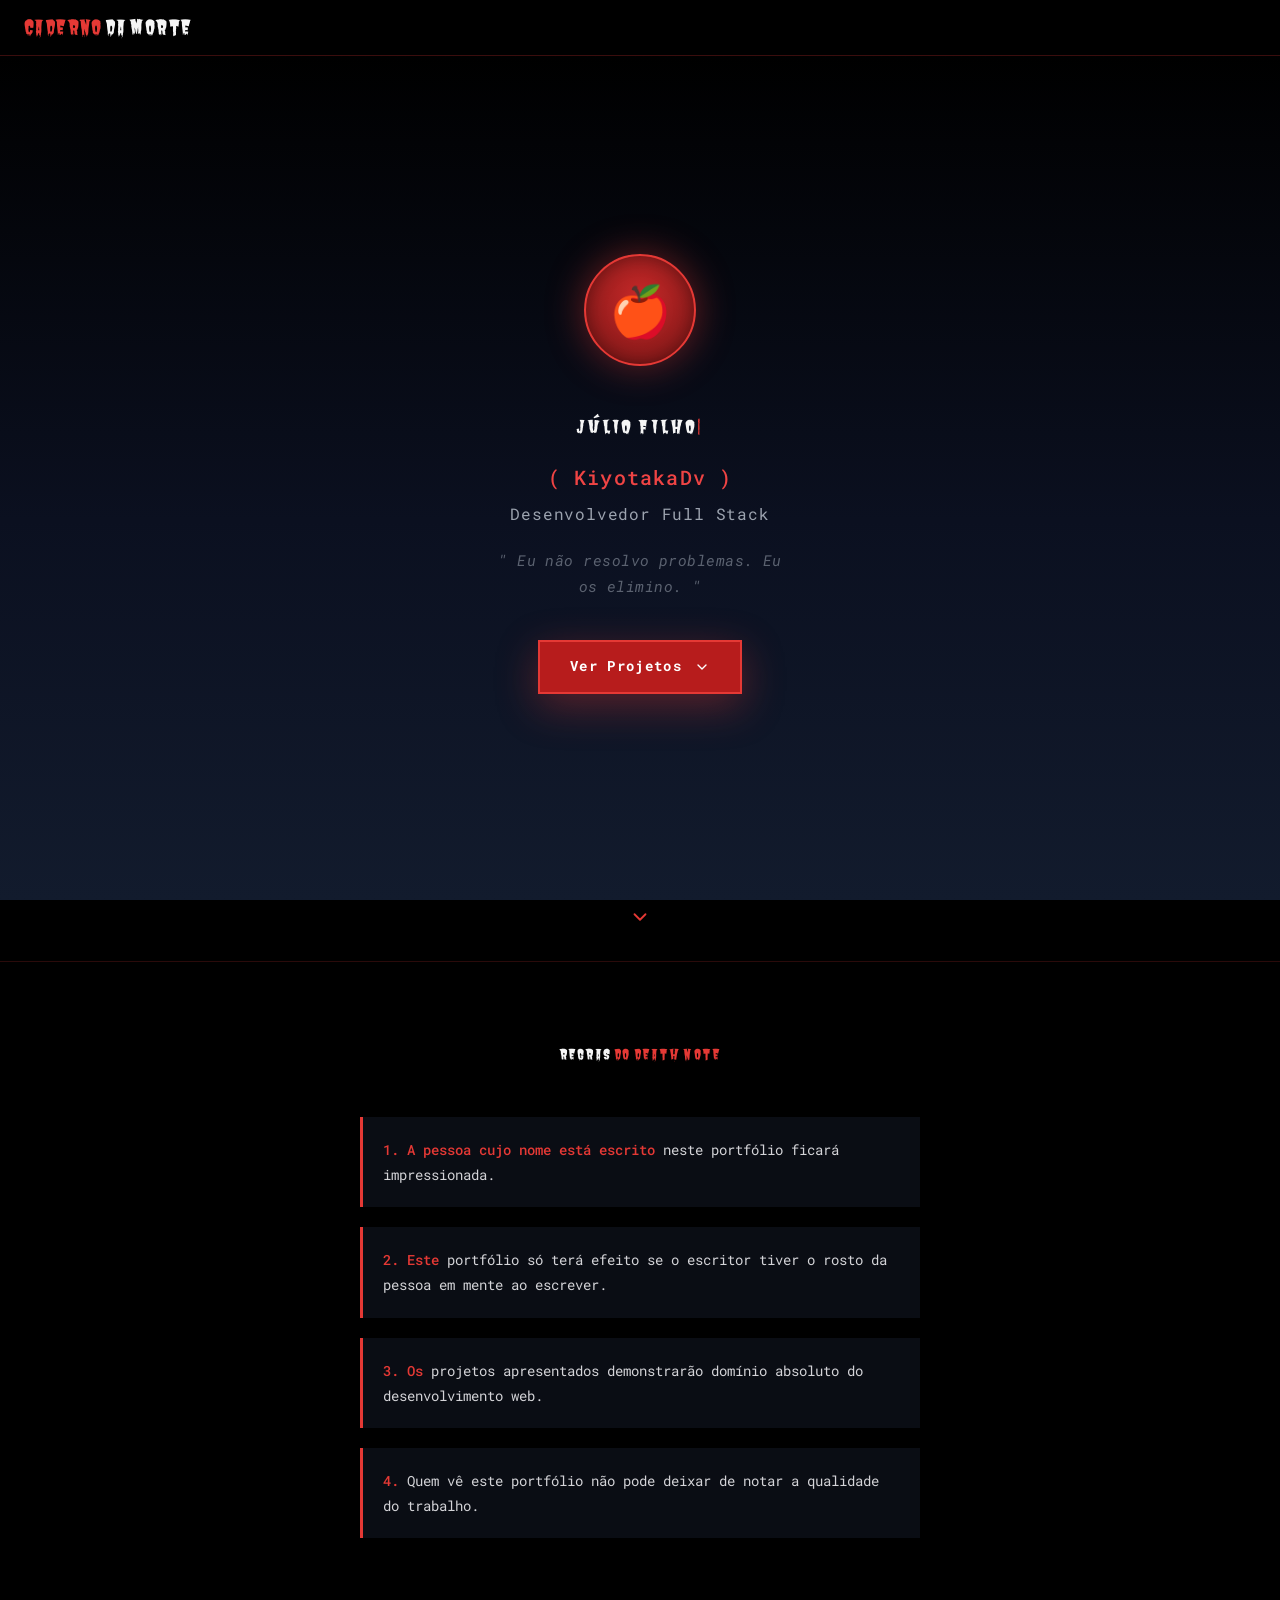
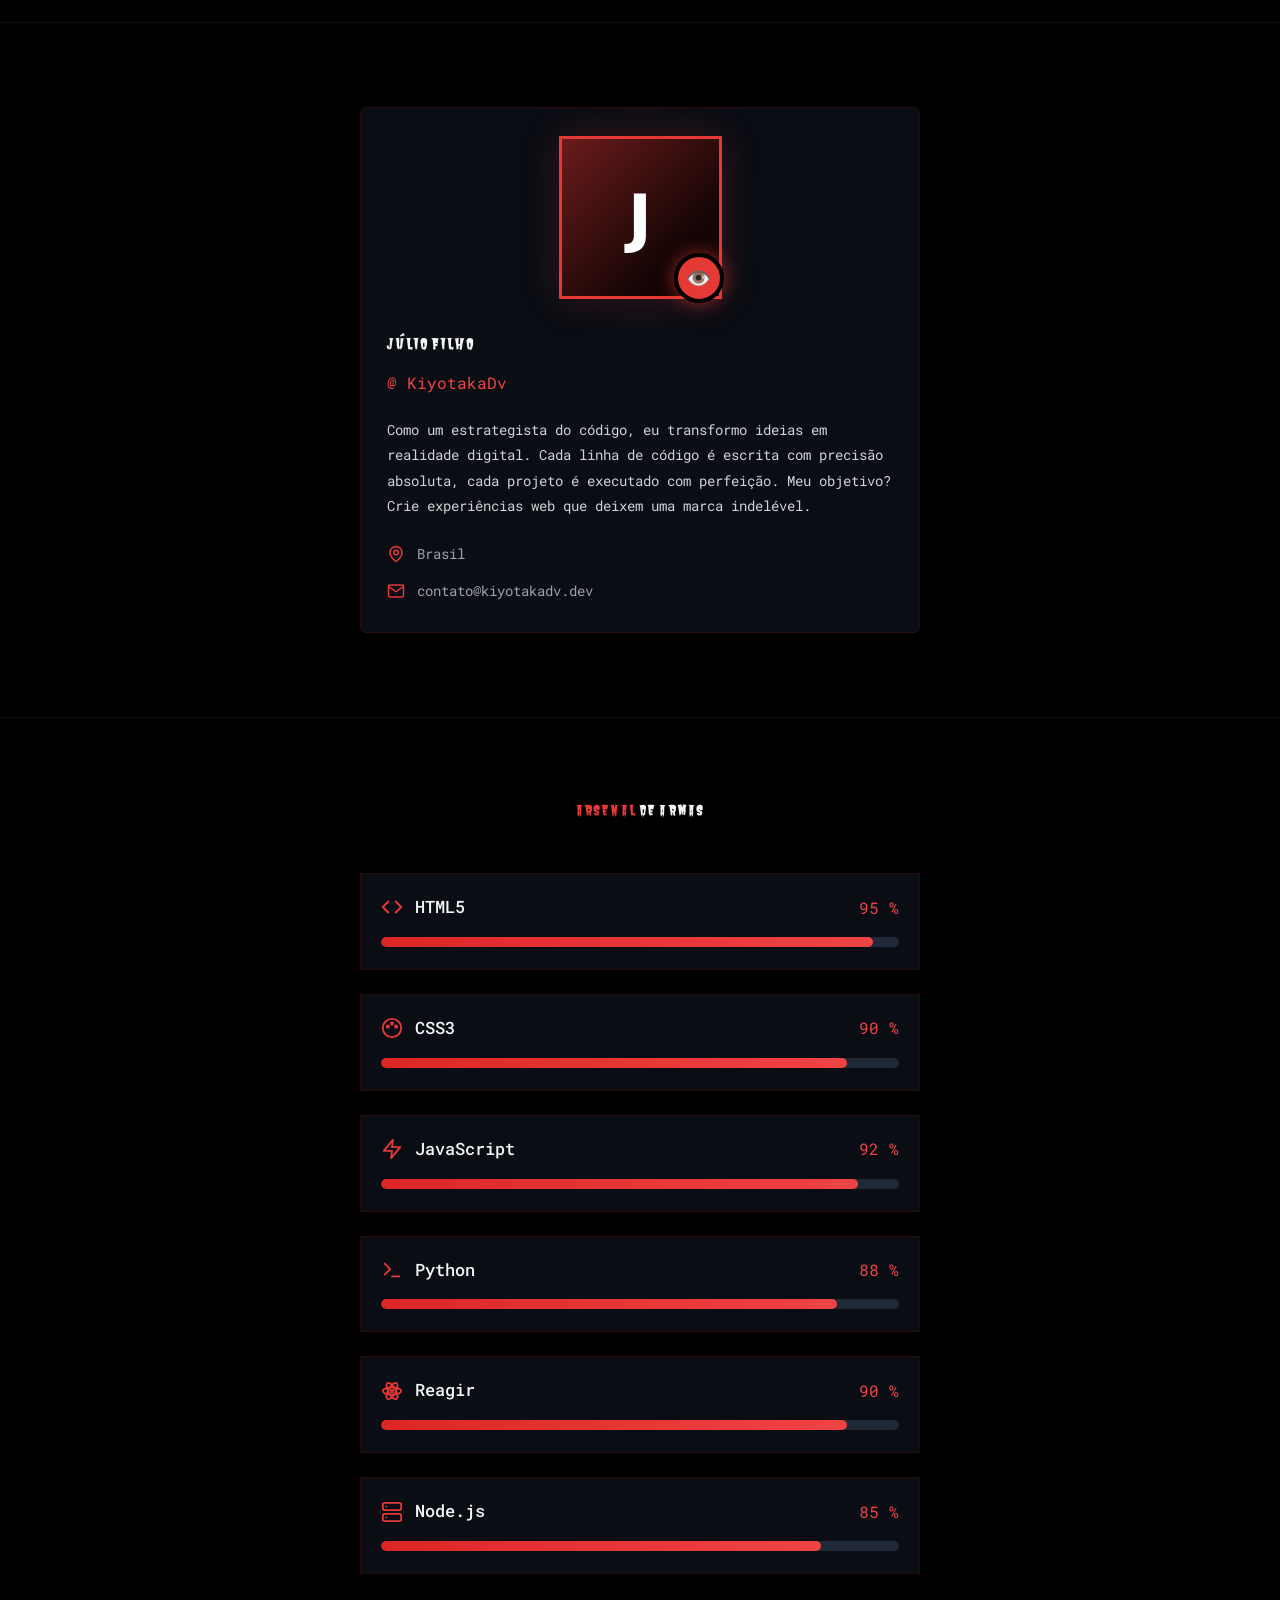
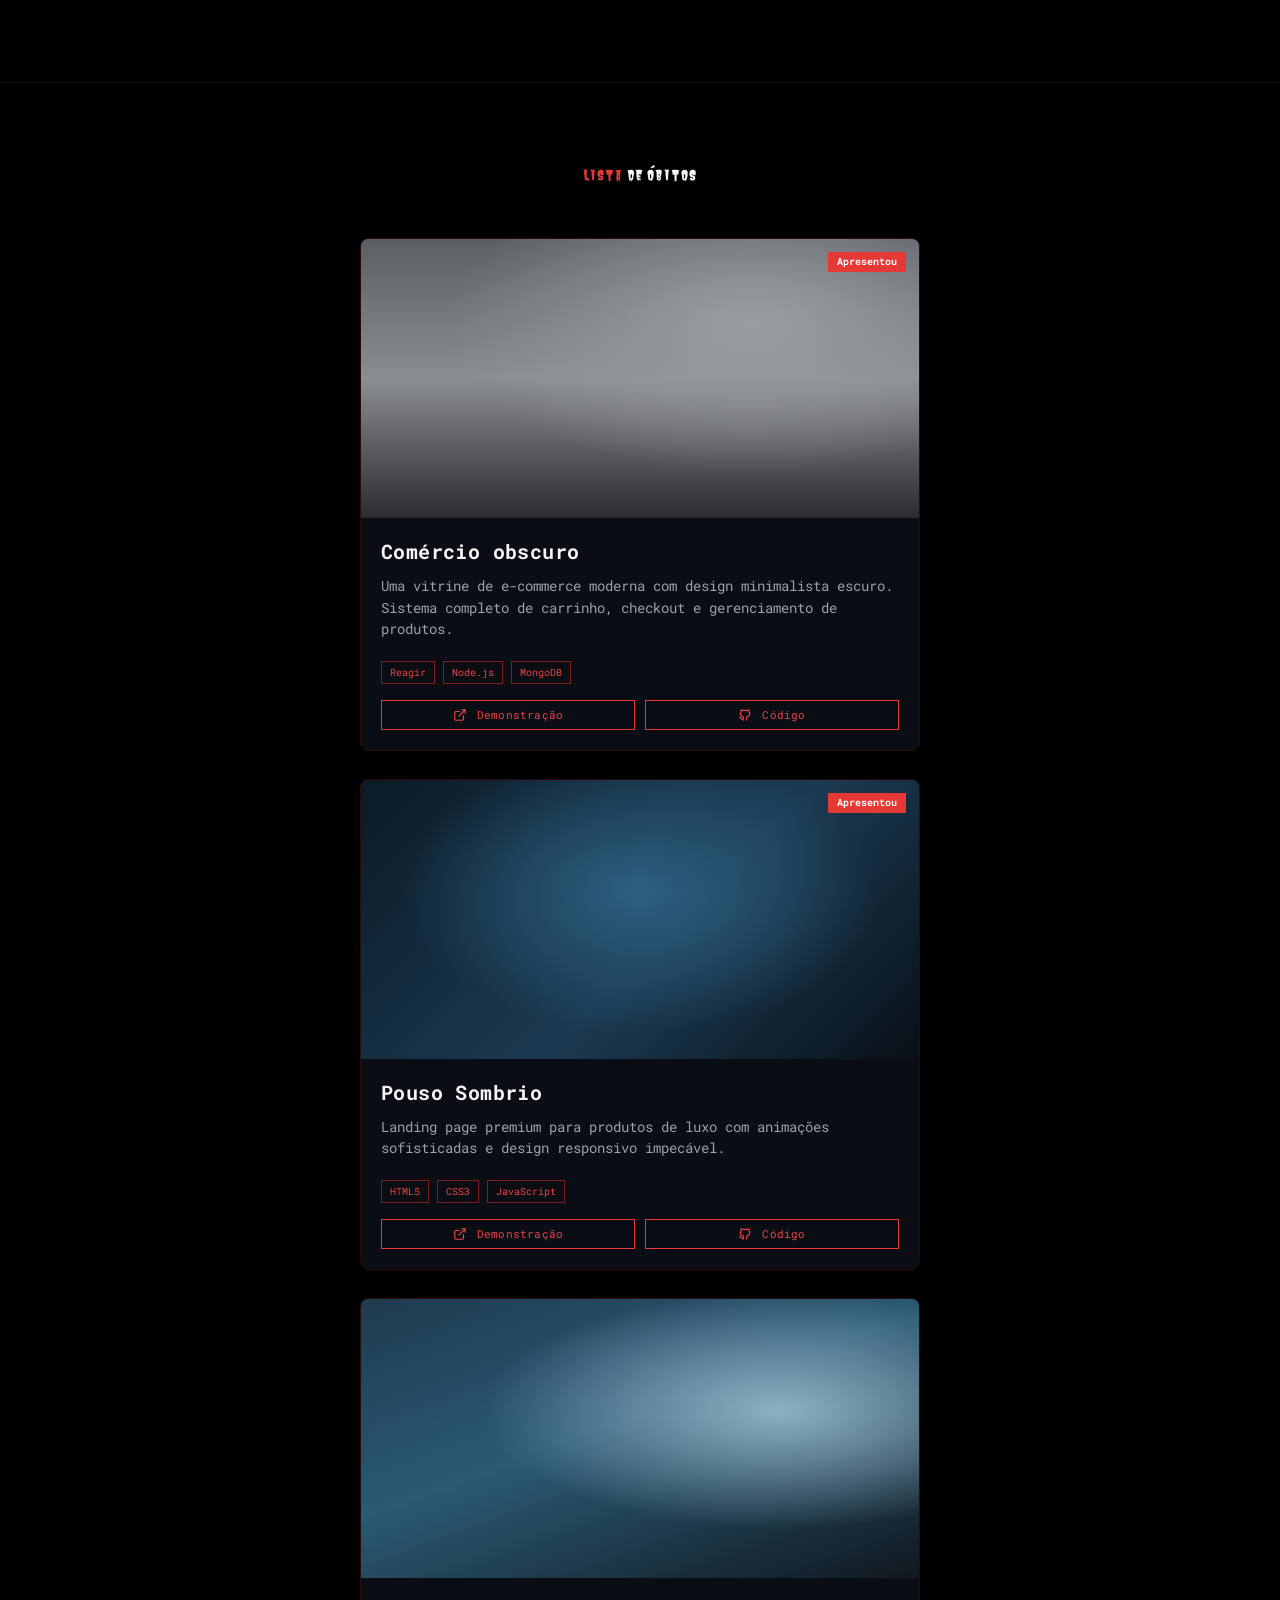
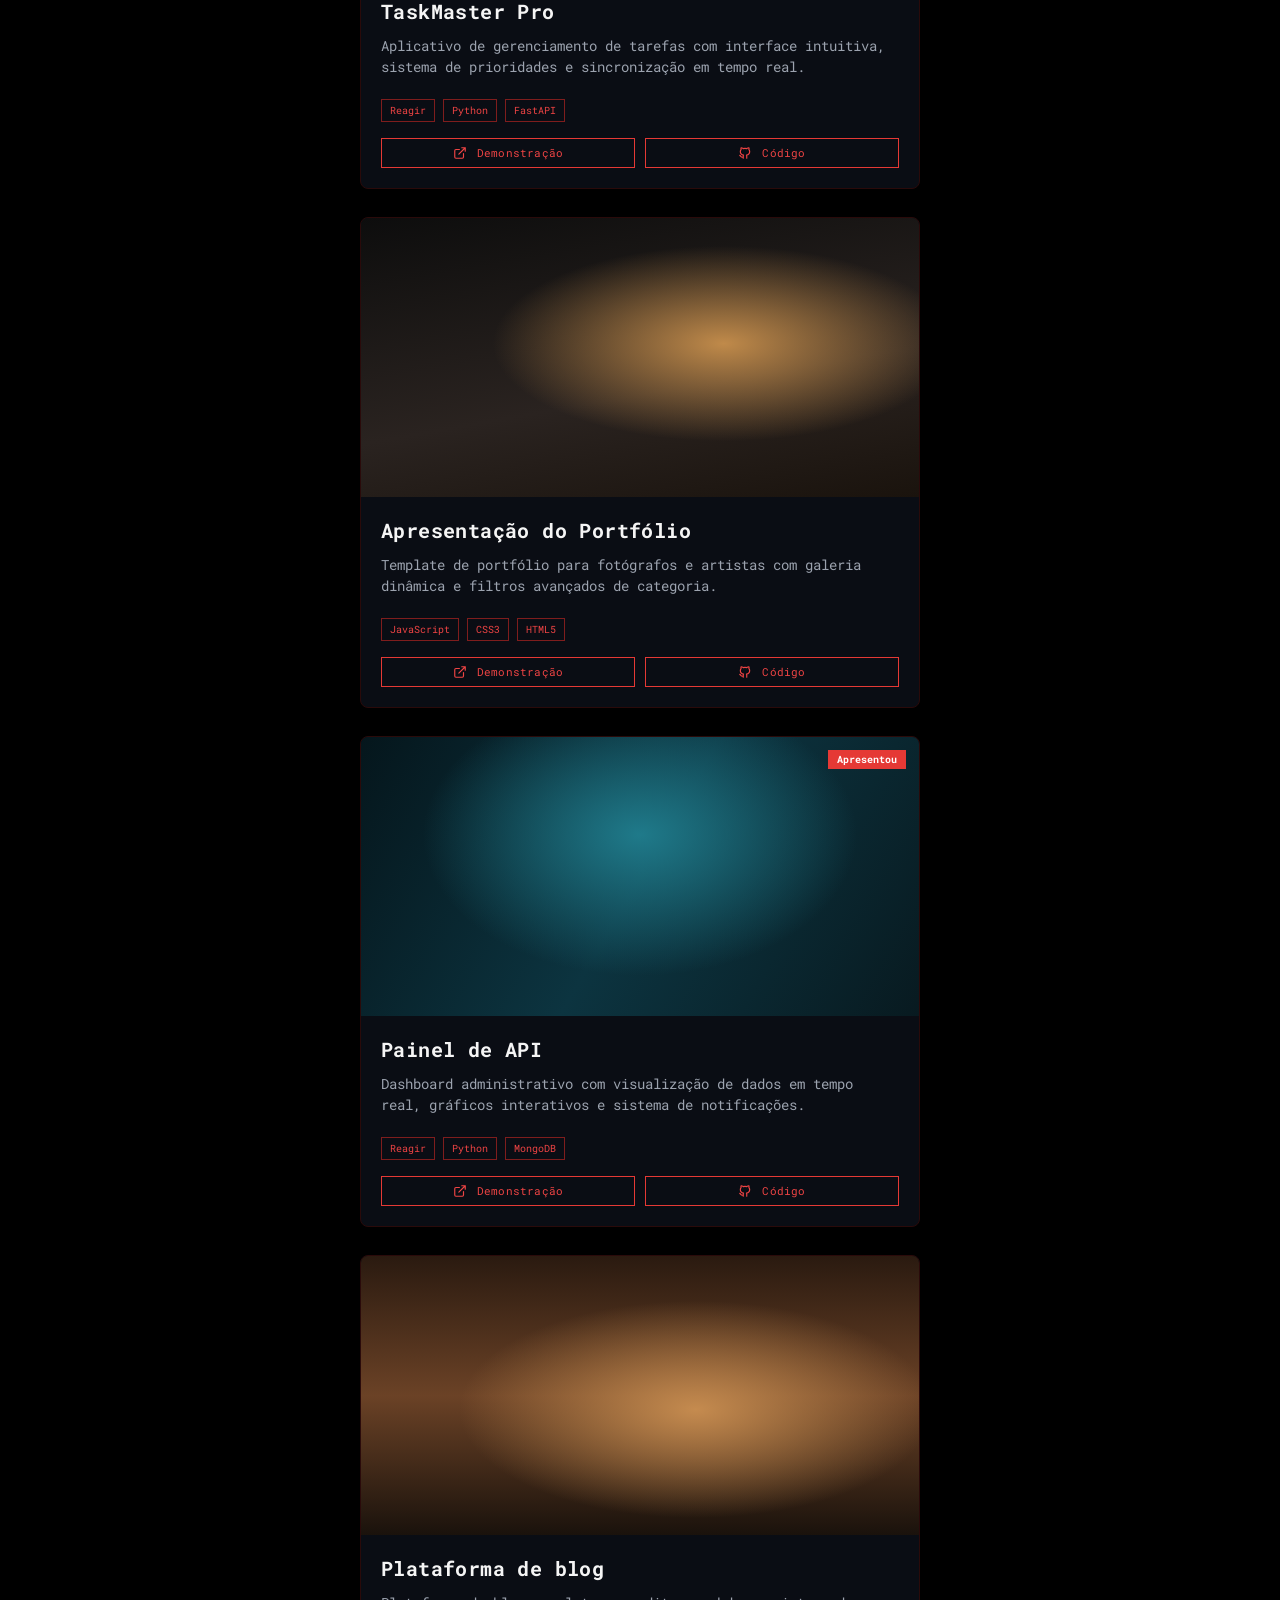
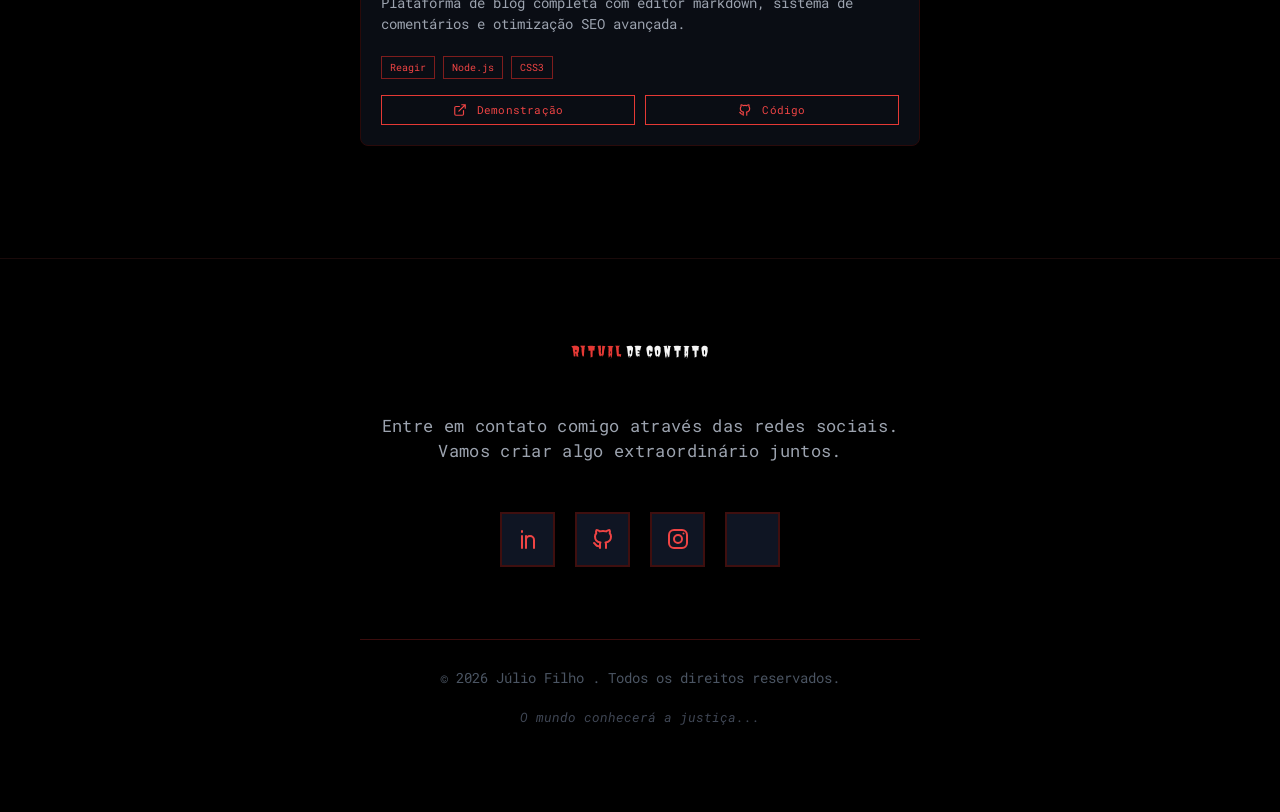
==== Portfólio Death Note - Júlio Filho.html @ 591fcb78 "update Portfólio Death Note - Júlio Filho.html" ====
<!DOCTYPE html>
<html lang="pt-BR">
<head>
<meta charset="UTF-8">
<meta name="viewport" content="width=device-width, initial-scale=1, viewport-fit=cover">
<meta name="theme-color" content="#8B0000">
<title>Júlio Filho | Death Note Portfolio</title>
<link rel="preconnect" href="https://fonts.googleapis.com">
<link rel="preconnect" href="https://fonts.gstatic.com" crossorigin>
<link href="https://fonts.googleapis.com/css2?family=Butcherman&family=Roboto+Mono:wght@400;500;700&display=swap" rel="stylesheet">
<style>
:root{
  box-sizing:border-box;
  padding-top:env(safe-area-inset-top,0px);
  padding-bottom:env(safe-area-inset-bottom,0px);
  color-scheme:dark;
  --red:#e53935;--red-hot:#ef4444;--red-deep:#b71c1c;--red-line:#3a0d0d;
  --card:#0a0d14;--navy:#0f1523;--text:#d4d4d8;--gray:#9ca3af;
}
*,*::before,*::after{box-sizing:border-box;margin:0;padding:0}
html{scroll-behavior:smooth;scroll-padding-top:56px;background:#000}
body{background:#000;color:var(--text);font-family:'Roboto Mono',ui-monospace,Menlo,monospace;line-height:1.6;padding-top:56px;min-height:100vh;overflow-x:hidden}
body::before{content:"";position:fixed;inset:0 0 auto;height:env(safe-area-inset-top,0px);background:#000;z-index:10}
a{color:inherit;text-decoration:none}
.i{width:20px;height:20px;fill:none;stroke:currentColor;stroke-width:2;stroke-linecap:round;stroke-linejoin:round;flex:none}
.display{font-family:'Butcherman',Georgia,serif;font-weight:400}

/* header */
.top{position:fixed;top:env(safe-area-inset-top,0px);left:0;right:0;height:56px;background:#000;border-bottom:1px solid #3a0d0d;display:flex;align-items:center;padding:0 24px;z-index:9}
.logo{font-family:'Butcherman',Georgia,serif;font-size:1.25rem;letter-spacing:.02em;text-transform:uppercase;line-height:1}
.logo .r{color:var(--red)}
.logo .w{color:#f5f5f5}

/* hero */
.hero{min-height:calc(100svh - 56px);display:flex;flex-direction:column;align-items:center;justify-content:center;text-align:center;padding:40px 24px 48px;background:linear-gradient(180deg,#000 0%,#0b1020 55%,#121b2d 100%)}
.apple{width:112px;height:112px;border-radius:50%;display:grid;place-items:center;font-size:50px;background:radial-gradient(circle at 50% 38%,#c62828,#8b1a1a 72%,#5a0f0f);border:2px solid var(--red);box-shadow:0 0 38px rgba(229,57,53,.45),inset 0 0 18px rgba(0,0,0,.35);animation:float 3.2s ease-in-out infinite}
@keyframes float{0%,100%{transform:translateY(0)}50%{transform:translateY(-14px)}}
.typed{margin-top:48px;min-height:1.6em;font-family:'Butcherman',Georgia,serif;font-size:1.1rem;color:#f5f5f5;letter-spacing:.12em}
.cursor{color:var(--red);animation:blink 1s steps(1) infinite}
@keyframes blink{50%{opacity:0}}
.handle{margin-top:18px;font-weight:500;font-size:1.25rem;color:var(--red-hot);letter-spacing:.06em}
.role{margin-top:8px;font-size:1rem;color:var(--gray);letter-spacing:.05em}
.quote{margin-top:22px;max-width:300px;font-style:italic;font-size:.95rem;color:#5b6270;letter-spacing:.03em;line-height:1.7}
.btn{margin-top:40px;display:inline-flex;align-items:center;gap:12px;padding:14px 30px;background:var(--red-deep);border:2px solid var(--red);color:#fff;font-size:.85rem;font-weight:700;letter-spacing:.1em;box-shadow:0 12px 40px rgba(229,57,53,.35)}
.btn .i{width:16px;height:16px;animation:bounce 1.6s ease-in-out infinite}
@keyframes bounce{0%,100%{transform:translateY(0)}50%{transform:translateY(7px)}}
.cue{height:62px;border-bottom:1px solid #2a0a0a;display:flex;justify-content:center;align-items:flex-start;padding-top:6px;color:var(--red)}
.cue .i{width:22px;height:22px;animation:bounce 1.6s ease-in-out infinite}

/* sections */
.sec{padding:84px 20px;border-top:1px solid #1a0a0a}
#regras{border-top:0}
.wrap{max-width:560px;margin:0 auto}
.title{text-align:center;font-family:'Butcherman',Georgia,serif;font-weight:400;font-size:.9rem;letter-spacing:.08em;text-transform:uppercase;line-height:1.3;margin-bottom:52px}
.title .r{color:var(--red)}
.title .w{color:#f5f5f5}

/* rules */
.rules{display:grid;gap:20px;list-style:none}
.rule{background:var(--card);border-left:3px solid var(--red);padding:20px;font-size:.9rem;line-height:1.75;color:#d4d4d8}
.rule strong{color:var(--red);font-weight:500}

/* profile */
.profile{background:var(--card);border:1px solid #2a0a0a;border-radius:6px;padding:28px 26px 30px}
.photo{position:relative;width:163px;height:163px;margin:0 auto;border:3px solid var(--red);background:linear-gradient(135deg,#6b1b1b,#150505 72%);display:grid;place-items:center;font:700 4rem/1 system-ui,Arial,sans-serif;color:#fff;box-shadow:0 0 40px rgba(229,57,53,.2)}
.eye{position:absolute;right:-5px;bottom:-7px;width:50px;height:50px;border-radius:50%;background:var(--red);border:4px solid #000;display:grid;place-items:center;font-size:20px;box-shadow:0 0 18px rgba(229,57,53,.6)}
.pname{margin-top:34px;font-family:'Butcherman',Georgia,serif;font-size:.95rem;letter-spacing:.06em;color:#f5f5f5;text-transform:uppercase}
.handle2{margin-top:12px;color:var(--red-hot);font-size:1rem}
.bio{margin-top:22px;color:#d4d4d8;font-size:.9rem;line-height:1.75}
.meta{margin-top:24px;display:grid;gap:14px;color:var(--gray);font-size:.9rem}
.meta div{display:flex;align-items:center;gap:12px}
.meta .i{color:var(--red);width:18px;height:18px}

/* skills */
.skill{background:var(--card);border:1px solid #2a0a0a;padding:20px 20px 22px;margin-bottom:24px}
.sk-h{display:flex;justify-content:space-between;align-items:center;margin-bottom:16px}
.sk-n{display:flex;align-items:center;gap:12px;color:#f5f5f5;font-weight:500;font-size:1.05rem}
.sk-n .i{color:var(--red);width:22px;height:22px}
.pct{color:var(--red-hot);font-size:1rem}
.bar{height:10px;background:#1f2937;border-radius:99px;overflow:hidden}
.bar i{display:block;height:100%;border-radius:99px;background:linear-gradient(90deg,#dc2626,#ef4444)}

/* projects */
.proj{background:var(--card);border:1px solid #2a0a0a;border-radius:8px;overflow:hidden;margin-bottom:28px}
.shot{position:relative;aspect-ratio:2/1;background:#111}
.st{position:absolute;top:13px;right:13px;background:var(--red);color:#fff;font-size:.62rem;font-weight:700;padding:5px 9px;line-height:1}
.g1{background:radial-gradient(ellipse at 70% 30%,#9a9da2,transparent 55%),linear-gradient(180deg,#5b5e63 0%,#8a8d92 50%,#2a2c30 100%)}
.g2{background:radial-gradient(ellipse at 50% 40%,#2c5f80,transparent 60%),linear-gradient(135deg,#0b1a26,#1b3a52 55%,#081018)}
.g3{background:radial-gradient(ellipse at 75% 40%,#8fb0c4,transparent 50%),linear-gradient(160deg,#1e3a4f,#2b5a74 45%,#101820)}
.g4{background:radial-gradient(ellipse at 65% 45%,#c08a4a,transparent 45%),linear-gradient(170deg,#0d0d0d,#2a2320 60%,#1a130d)}
.g5{background:radial-gradient(ellipse at 50% 35%,#1f7a8a,transparent 55%),linear-gradient(120deg,#05161c,#0c3440 50%,#081a20)}
.g6{background:radial-gradient(ellipse at 60% 55%,#c58b4f,transparent 50%),linear-gradient(180deg,#2a1a10,#6b4226 50%,#1a120c)}
.pb{padding:20px}
.pb h3{font-size:1.25rem;font-weight:700;color:#f5f5f5;letter-spacing:.02em;line-height:1.3}
.pb p{margin-top:12px;font-size:.85rem;line-height:1.6;color:var(--gray)}
.stack{display:flex;flex-wrap:wrap;gap:8px;margin-top:20px}
.stack span{border:1px solid #7f1d1d;color:var(--red-hot);font-size:.65rem;padding:4px 8px;line-height:1.2}
.links{display:flex;gap:10px;margin-top:16px}
.links a{flex:1;display:flex;align-items:center;justify-content:center;gap:10px;height:30px;border:1px solid var(--red);color:var(--red-hot);font-size:.7rem;letter-spacing:.02em}
.links .i{width:14px;height:14px}

/* contact */
.ctext{text-align:center;color:var(--gray);font-size:1.05rem;line-height:1.5;letter-spacing:.02em}
.socials{display:flex;justify-content:center;gap:20px;margin-top:48px}
.socials a{width:55px;height:55px;display:grid;place-items:center;background:var(--navy);border:2px solid #3f0f0f;color:var(--red-hot)}
.socials .i{width:24px;height:24px}
.foot{margin-top:72px;border-top:1px solid #3a0d0d;padding-top:28px;text-align:center;color:#4b5563;font-size:.85rem;line-height:1.6}
.foot q{display:block;margin-top:18px;font-style:italic;color:#3f4654;font-size:.8rem;quotes:none}

@media (prefers-reduced-motion:reduce){*{animation:none!important;scroll-behavior:auto!important}}
</style>
</head>
<body>

<svg width="0" height="0" style="position:absolute" aria-hidden="true">
  <symbol id="ext" viewBox="0 0 24 24"><path d="M15 3h6v6M10 14 21 3M18 13v6a2 2 0 0 1-2 2H5a2 2 0 0 1-2-2V8a2 2 0 0 1 2-2h6"/></symbol>
  <symbol id="gh" viewBox="0 0 24 24"><path d="M9 19c-4.3 1.4-4.3-2.5-6-3m12 5v-3.5c0-1 .1-1.4-.5-2 2.8-.3 5.5-1.4 5.5-6a4.6 4.6 0 0 0-1.3-3.2 4.2 4.2 0 0 0-.1-3.2s-1.1-.3-3.5 1.3a12.3 12.3 0 0 0-6.2 0C6.5 2.8 5.4 3.1 5.4 3.1a4.2 4.2 0 0 0-.1 3.2A4.6 4.6 0 0 0 4 9.5c0 4.6 2.7 5.7 5.5 6-.6.6-.6 1.2-.5 2V21"/></symbol>
  <symbol id="code" viewBox="0 0 24 24"><path d="m16 18 6-6-6-6M8 6l-6 6 6 6"/></symbol>
  <symbol id="pal" viewBox="0 0 24 24"><circle cx="12" cy="12" r="10"/><circle cx="7.5" cy="10.5" r="1.2"/><circle cx="12" cy="7" r="1.2"/><circle cx="16.5" cy="10.5" r="1.2"/></symbol>
  <symbol id="zap" viewBox="0 0 24 24"><path d="M13 2 3 14h9l-1 8 10-12h-9z"/></symbol>
  <symbol id="term" viewBox="0 0 24 24"><path d="m4 17 6-6-6-6M12 19h8"/></symbol>
  <symbol id="atom" viewBox="0 0 24 24"><circle cx="12" cy="12" r="1.5"/><ellipse cx="12" cy="12" rx="10" ry="4"/><ellipse cx="12" cy="12" rx="10" ry="4" transform="rotate(60 12 12)"/><ellipse cx="12" cy="12" rx="10" ry="4" transform="rotate(-60 12 12)"/></symbol>
  <symbol id="srv" viewBox="0 0 24 24"><rect x="2" y="2" width="20" height="8" rx="2"/><rect x="2" y="14" width="20" height="8" rx="2"/><path d="M6 6h.01M6 18h.01"/></symbol>
  <symbol id="pin" viewBox="0 0 24 24"><path d="M20 10c0 6-8 12-8 12s-8-6-8-12a8 8 0 0 1 16 0z"/><circle cx="12" cy="10" r="3"/></symbol>
  <symbol id="mail" viewBox="0 0 24 24"><rect x="2" y="4" width="20" height="16" rx="2"/><path d="m22 6-10 7L2 6"/></symbol>
  <symbol id="chev" viewBox="0 0 24 24"><path d="m6 9 6 6 6-6"/></symbol>
  <symbol id="li" viewBox="0 0 24 24"><path d="M6 9v12M6 4v1M10 21V9M10 13a4 4 0 0 1 8 0v8"/></symbol>
  <symbol id="ig" viewBox="0 0 24 24"><rect x="3" y="3" width="18" height="18" rx="5"/><circle cx="12" cy="12" r="4"/><path d="M17.5 6.5h.01"/></symbol>
  <symbol id="wa" viewBox="0 0 24 24"><path d="M3 21l1.3-4A9 9 0 1 1 8 19.6z"/><path d="M9 10c0 2.5 2.5 5 5 5l1-1.5-2-1-1 1"/></symbol>
</svg>

<header class="top">
  <div class="logo"><span class="r">Caderno</span> <span class="w">da Morte</span></div>
</header>

<section class="hero" id="inicio">
  <div class="apple" aria-hidden="true">🍎</div>
  <p class="typed"><span id="typed"></span><span class="cursor">|</span></p>
  <h1 class="handle">( KiyotakaDv )</h1>
  <p class="role">Desenvolvedor Full Stack</p>
  <p class="quote">" Eu não resolvo problemas. Eu os elimino. "</p>
  <a class="btn" href="#projetos">Ver Projetos <svg class="i"><use href="#chev"/></svg></a>
</section>

<div class="cue"><svg class="i"><use href="#chev"/></svg></div>

<section class="sec" id="regras">
  <h2 class="title"><span class="w">Regras</span> <span class="r">do Death Note</span></h2>
  <ol class="rules wrap" style="list-style:none">
    <li class="rule"><strong>1. A pessoa cujo nome está escrito</strong> neste portfólio ficará impressionada.</li>
    <li class="rule"><strong>2. Este</strong> portfólio só terá efeito se o escritor tiver o rosto da pessoa em mente ao escrever.</li>
    <li class="rule"><strong>3. Os</strong> projetos apresentados demonstrarão domínio absoluto do desenvolvimento web.</li>
    <li class="rule"><strong>4.</strong> Quem vê este portfólio não pode deixar de notar a qualidade do trabalho.</li>
  </ol>
</section>

<section class="sec">
  <div class="wrap">
    <div class="profile">
      <div class="photo">J<span class="eye">👁️</span></div>
      <p class="pname">Júlio Filho</p>
      <p class="handle2">@ KiyotakaDv</p>
      <p class="bio">Como um estrategista do código, eu transformo ideias em realidade digital. Cada linha de código é escrita com precisão absoluta, cada projeto é executado com perfeição. Meu objetivo? Crie experiências web que deixem uma marca indelével.</p>
      <div class="meta">
        <div><svg class="i"><use href="#pin"/></svg>Brasil</div>
        <div><svg class="i"><use href="#mail"/></svg>contato@kiyotakadv.dev</div>
      </div>
    </div>
  </div>
</section>

<section class="sec" id="arsenal">
  <h2 class="title"><span class="r">Arsenal</span> <span class="w">de Armas</span></h2>
  <div class="wrap">
    <div class="skill"><div class="sk-h"><span class="sk-n"><svg class="i"><use href="#code"/></svg>HTML5</span><span class="pct">95 %</span></div><div class="bar"><i style="width:95%"></i></div></div>
    <div class="skill"><div class="sk-h"><span class="sk-n"><svg class="i"><use href="#pal"/></svg>CSS3</span><span class="pct">90 %</span></div><div class="bar"><i style="width:90%"></i></div></div>
    <div class="skill"><div class="sk-h"><span class="sk-n"><svg class="i"><use href="#zap"/></svg>JavaScript</span><span class="pct">92 %</span></div><div class="bar"><i style="width:92%"></i></div></div>
    <div class="skill"><div class="sk-h"><span class="sk-n"><svg class="i"><use href="#term"/></svg>Python</span><span class="pct">88 %</span></div><div class="bar"><i style="width:88%"></i></div></div>
    <div class="skill"><div class="sk-h"><span class="sk-n"><svg class="i"><use href="#atom"/></svg>Reagir</span><span class="pct">90 %</span></div><div class="bar"><i style="width:90%"></i></div></div>
    <div class="skill"><div class="sk-h"><span class="sk-n"><svg class="i"><use href="#srv"/></svg>Node.js</span><span class="pct">85 %</span></div><div class="bar"><i style="width:85%"></i></div></div>
  </div>
</section>

<section class="sec" id="projetos">
  <h2 class="title"><span class="r">Lista</span> <span class="w">de Óbitos</span></h2>
  <div class="wrap">

    <article class="proj">
      <div class="shot g1"><span class="st">Apresentou</span></div>
      <div class="pb">
        <h3>Comércio obscuro</h3>
        <p>Uma vitrine de e-commerce moderna com design minimalista escuro. Sistema completo de carrinho, checkout e gerenciamento de produtos.</p>
        <div class="stack"><span>Reagir</span><span>Node.js</span><span>MongoDB</span></div>
        <div class="links"><a href="#"><svg class="i"><use href="#ext"/></svg>Demonstração</a><a href="#"><svg class="i"><use href="#gh"/></svg>Código</a></div>
      </div>
    </article>

    <article class="proj">
      <div class="shot g2"><span class="st">Apresentou</span></div>
      <div class="pb">
        <h3>Pouso Sombrio</h3>
        <p>Landing page premium para produtos de luxo com animações sofisticadas e design responsivo impecável.</p>
        <div class="stack"><span>HTML5</span><span>CSS3</span><span>JavaScript</span></div>
        <div class="links"><a href="#"><svg class="i"><use href="#ext"/></svg>Demonstração</a><a href="#"><svg class="i"><use href="#gh"/></svg>Código</a></div>
      </div>
    </article>

    <article class="proj">
      <div class="shot g3"></div>
      <div class="pb">
        <h3>TaskMaster Pro</h3>
        <p>Aplicativo de gerenciamento de tarefas com interface intuitiva, sistema de prioridades e sincronização em tempo real.</p>
        <div class="stack"><span>Reagir</span><span>Python</span><span>FastAPI</span></div>
        <div class="links"><a href="#"><svg class="i"><use href="#ext"/></svg>Demonstração</a><a href="#"><svg class="i"><use href="#gh"/></svg>Código</a></div>
      </div>
    </article>

    <article class="proj">
      <div class="shot g4"></div>
      <div class="pb">
        <h3>Apresentação do Portfólio</h3>
        <p>Template de portfólio para fotógrafos e artistas com galeria dinâmica e filtros avançados de categoria.</p>
        <div class="stack"><span>JavaScript</span><span>CSS3</span><span>HTML5</span></div>
        <div class="links"><a href="#"><svg class="i"><use href="#ext"/></svg>Demonstração</a><a href="#"><svg class="i"><use href="#gh"/></svg>Código</a></div>
      </div>
    </article>

    <article class="proj">
      <div class="shot g5"><span class="st">Apresentou</span></div>
      <div class="pb">
        <h3>Painel de API</h3>
        <p>Dashboard administrativo com visualização de dados em tempo real, gráficos interativos e sistema de notificações.</p>
        <div class="stack"><span>Reagir</span><span>Python</span><span>MongoDB</span></div>
        <div class="links"><a href="#"><svg class="i"><use href="#ext"/></svg>Demonstração</a><a href="#"><svg class="i"><use href="#gh"/></svg>Código</a></div>
      </div>
    </article>

    <article class="proj">
      <div class="shot g6"></div>
      <div class="pb">
        <h3>Plataforma de blog</h3>
        <p>Plataforma de blog completa com editor markdown, sistema de comentários e otimização SEO avançada.</p>
        <div class="stack"><span>Reagir</span><span>Node.js</span><span>CSS3</span></div>
        <div class="links"><a href="#"><svg class="i"><use href="#ext"/></svg>Demonstração</a><a href="#"><svg class="i"><use href="#gh"/></svg>Código</a></div>
      </div>
    </article>

  </div>
</section>

<section class="sec" id="contato">
  <h2 class="title"><span class="r">Ritual</span> <span class="w">de Contato</span></h2>
  <div class="wrap">
    <p class="ctext">Entre em contato comigo através das redes sociais. Vamos criar algo extraordinário juntos.</p>
    <div class="socials">
      <a href="#" aria-label="LinkedIn"><svg class="i"><use href="#li"/></svg></a>
      <a href="#" aria-label="GitHub"><svg class="i"><use href="#gh"/></svg></a>
      <a href="#" aria-label="Instagram"><svg class="i"><use href="#ig"/></svg></a>
      <a href="#" aria-label="WhatsApp"><svg class="i"><use href="#https://wa.me//559481472782"/></svg></a>
    </div>
    <footer class="foot">
      © 2026 Júlio Filho . Todos os direitos reservados.
      <q>O mundo conhecerá a justiça...</q>
    </footer>
  </div>
</section>

<script>
(function(){
  var el=document.getElementById('typed'), t='Júlio Filho', i=0, d=1;
  (function step(){
    i+=d;
    el.textContent=t.slice(0,i);
    var wait=120;
    if(i>=t.length){d=-1;wait=2000}
    else if(i<=0){d=1;wait=600}
    else if(d<0){wait=70}
    setTimeout(step,wait);
  })();
})();
</script>
</body>
</html>
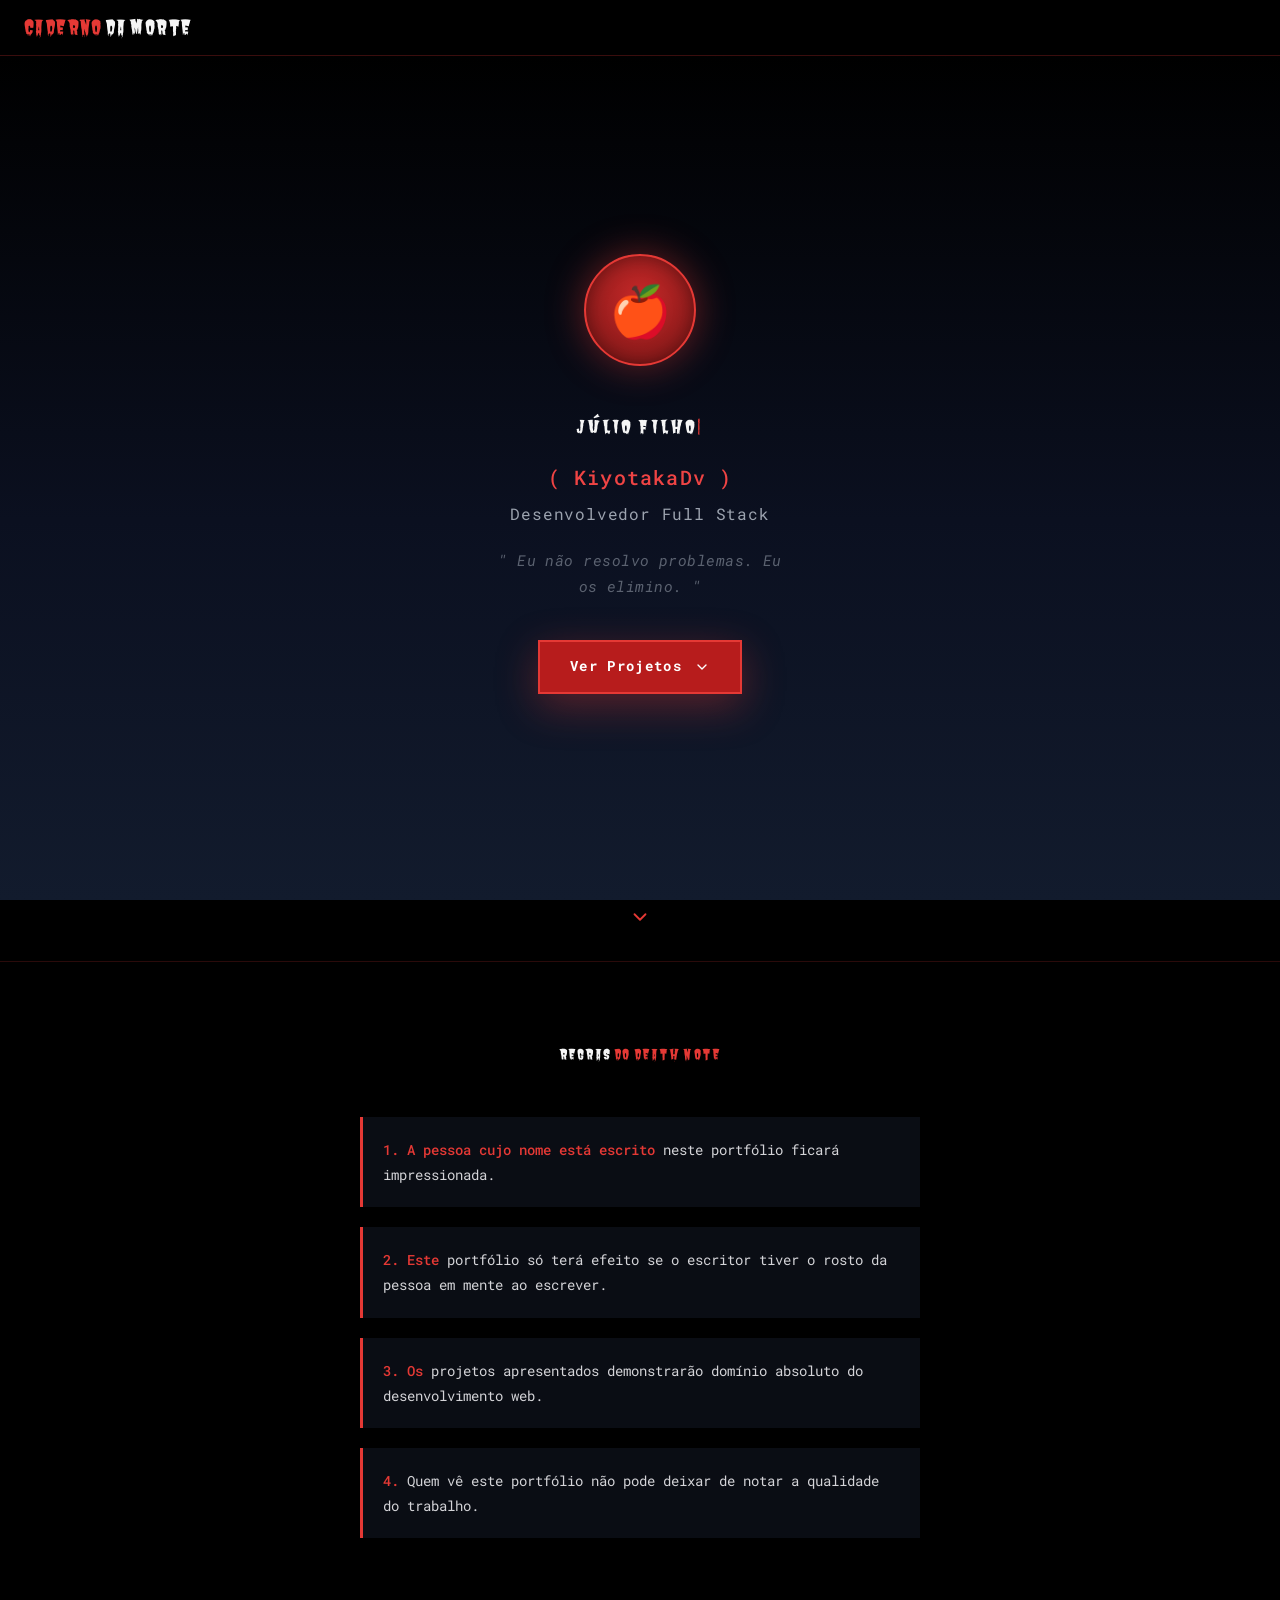
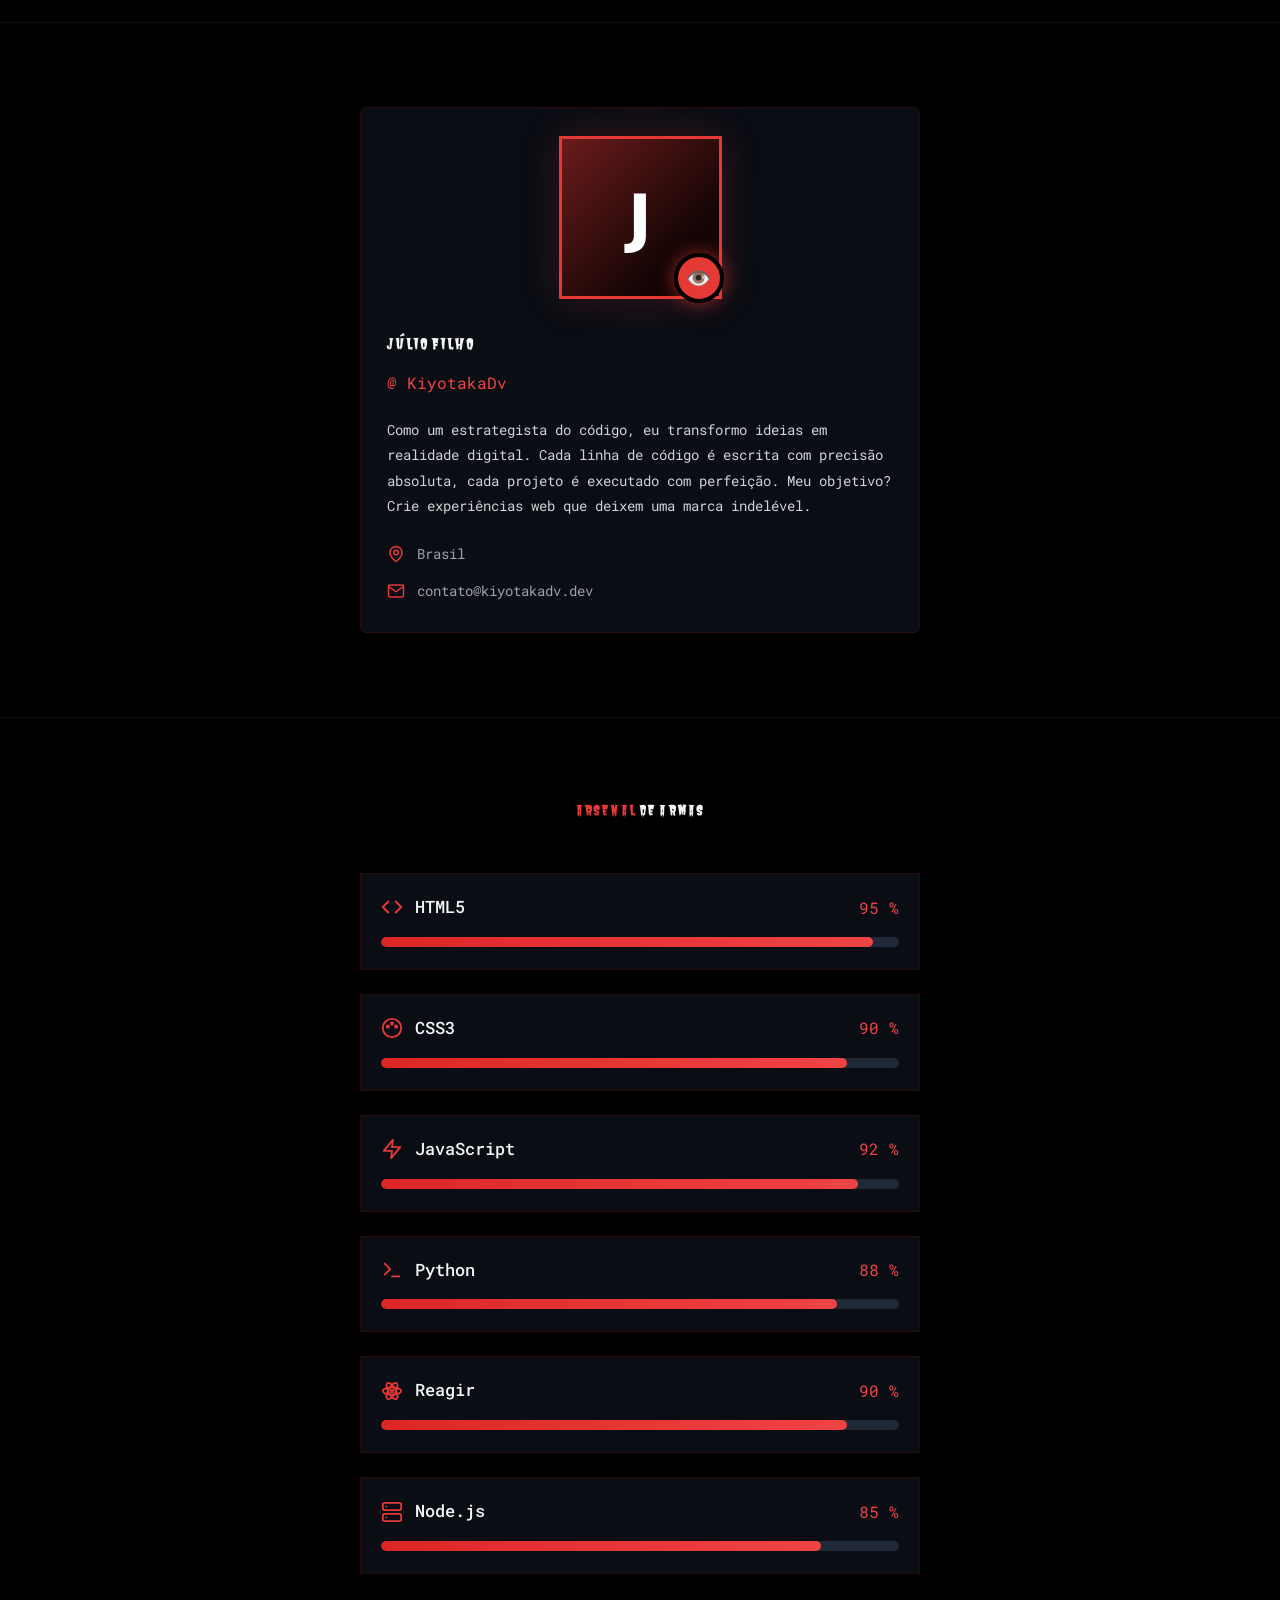
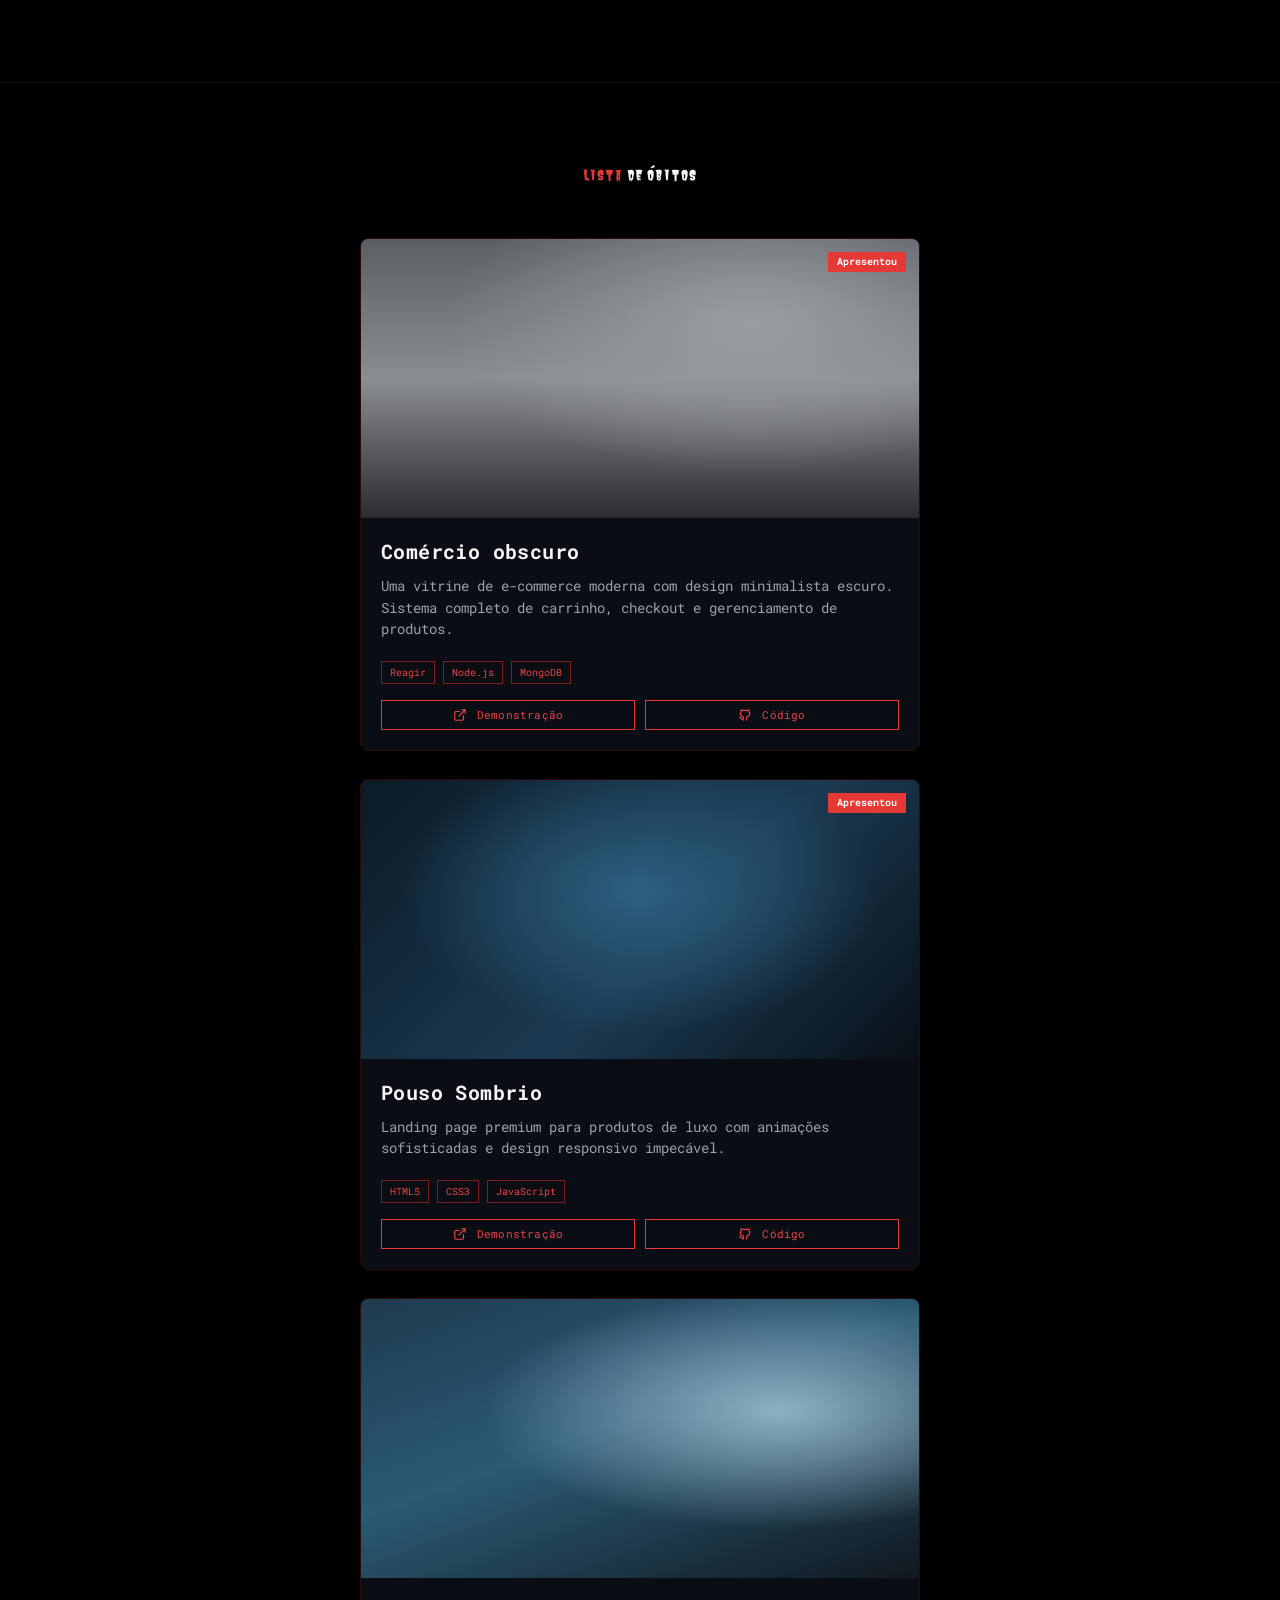
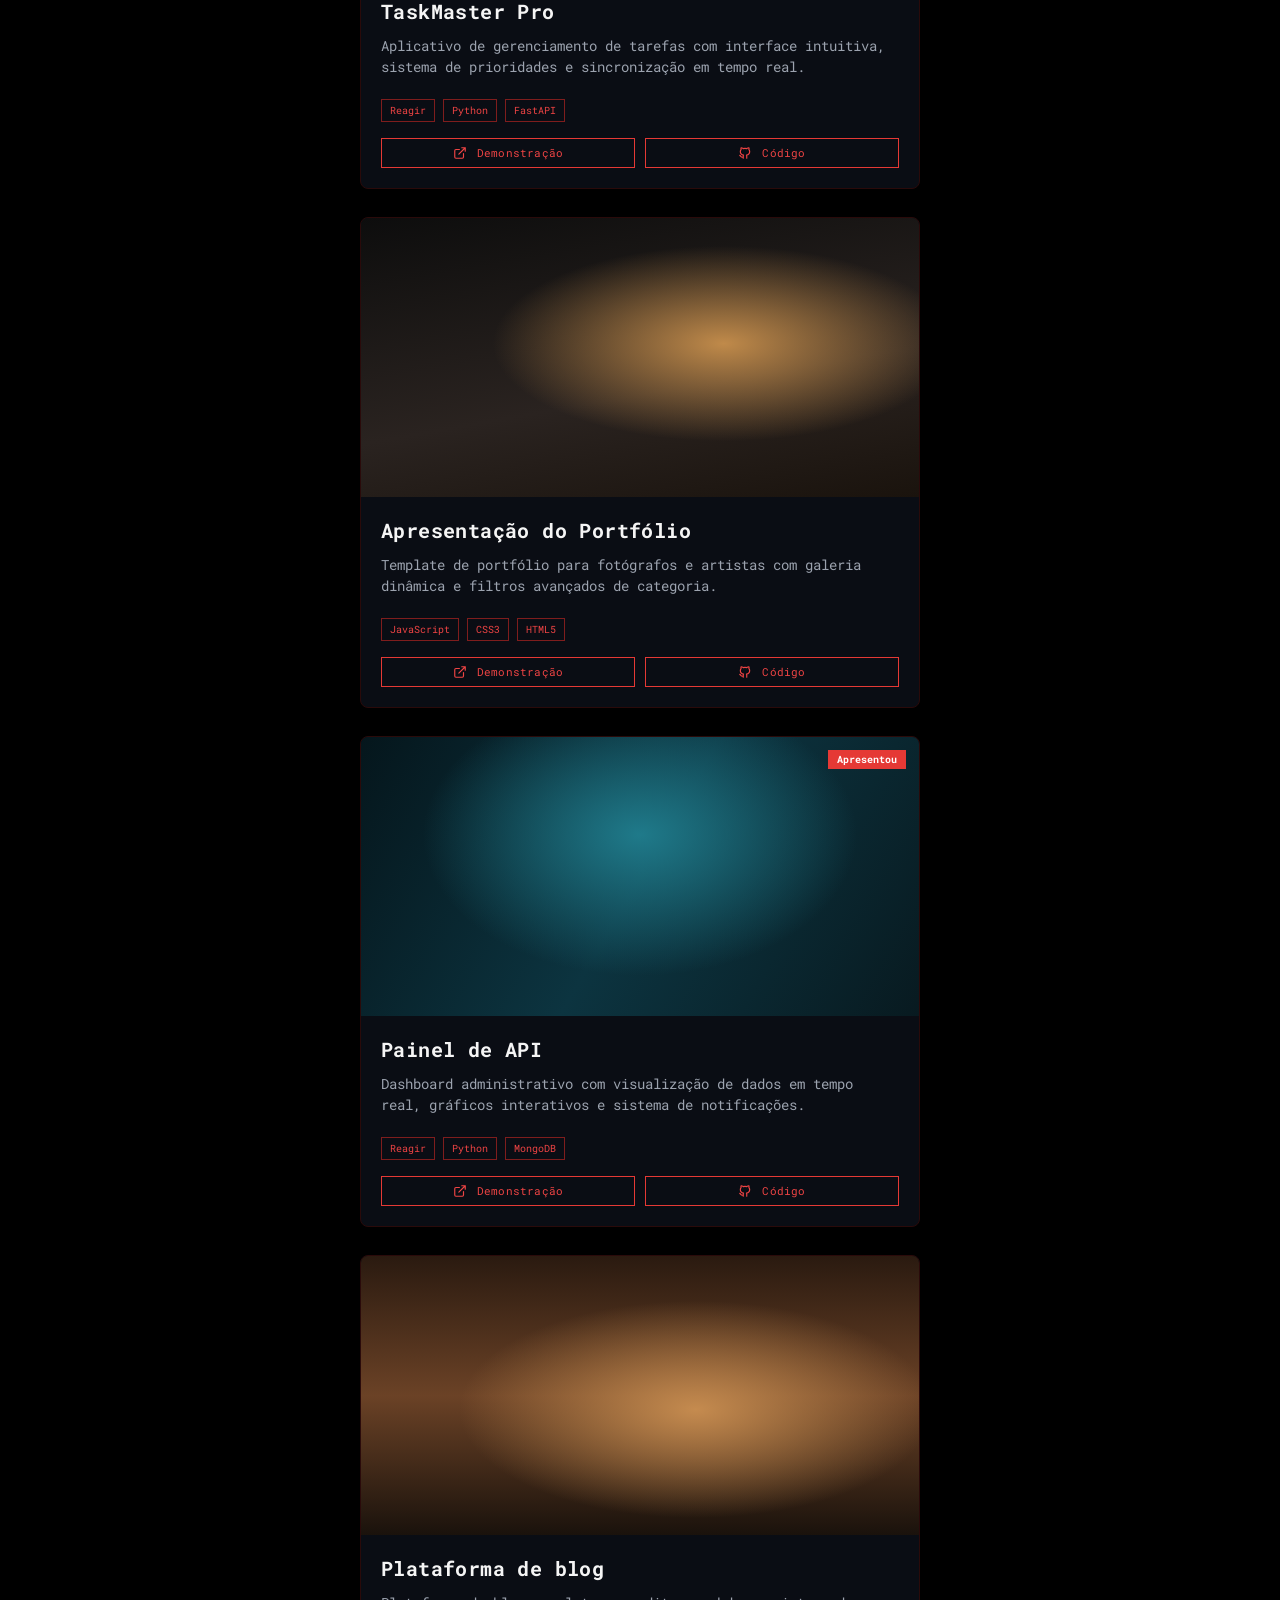
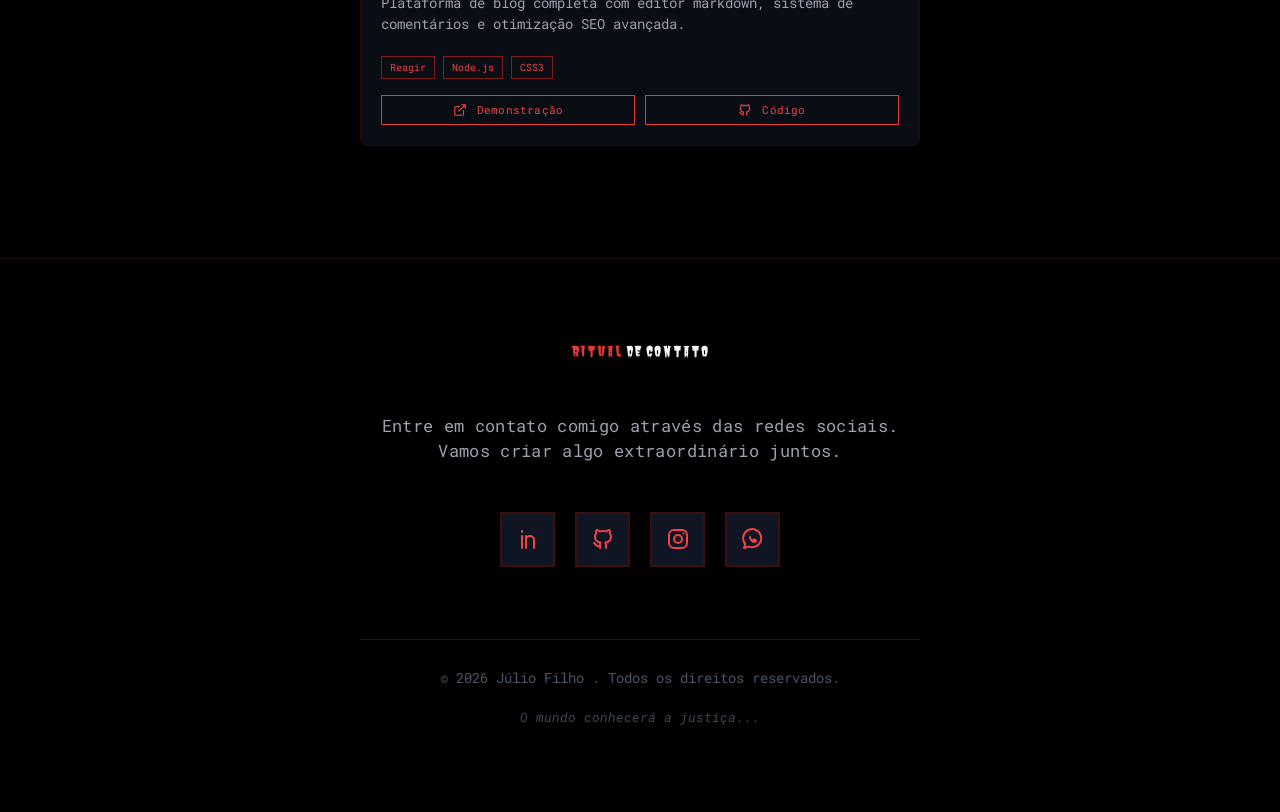
==== commit 0d99ebb3: "update Portfólio Death Note - Júlio Filho.html" ====
--- a/Portfólio Death Note - Júlio Filho.html
+++ b/Portfólio Death Note - Júlio Filho.html
@@ -256,7 +256,7 @@
       <a href="#" aria-label="LinkedIn"><svg class="i"><use href="#li"/></svg></a>
       <a href="#" aria-label="GitHub"><svg class="i"><use href="#gh"/></svg></a>
       <a href="#" aria-label="Instagram"><svg class="i"><use href="#ig"/></svg></a>
-      <a href="#" aria-label="WhatsApp"><svg class="i"><use href="#https://wa.me//559481472782"/></svg></a>
+      <a href="#" aria-label="WhatsApp"><svg class="i"><use href="#wa"/></svg></a>
     </div>
     <footer class="foot">
       © 2026 Júlio Filho . Todos os direitos reservados.
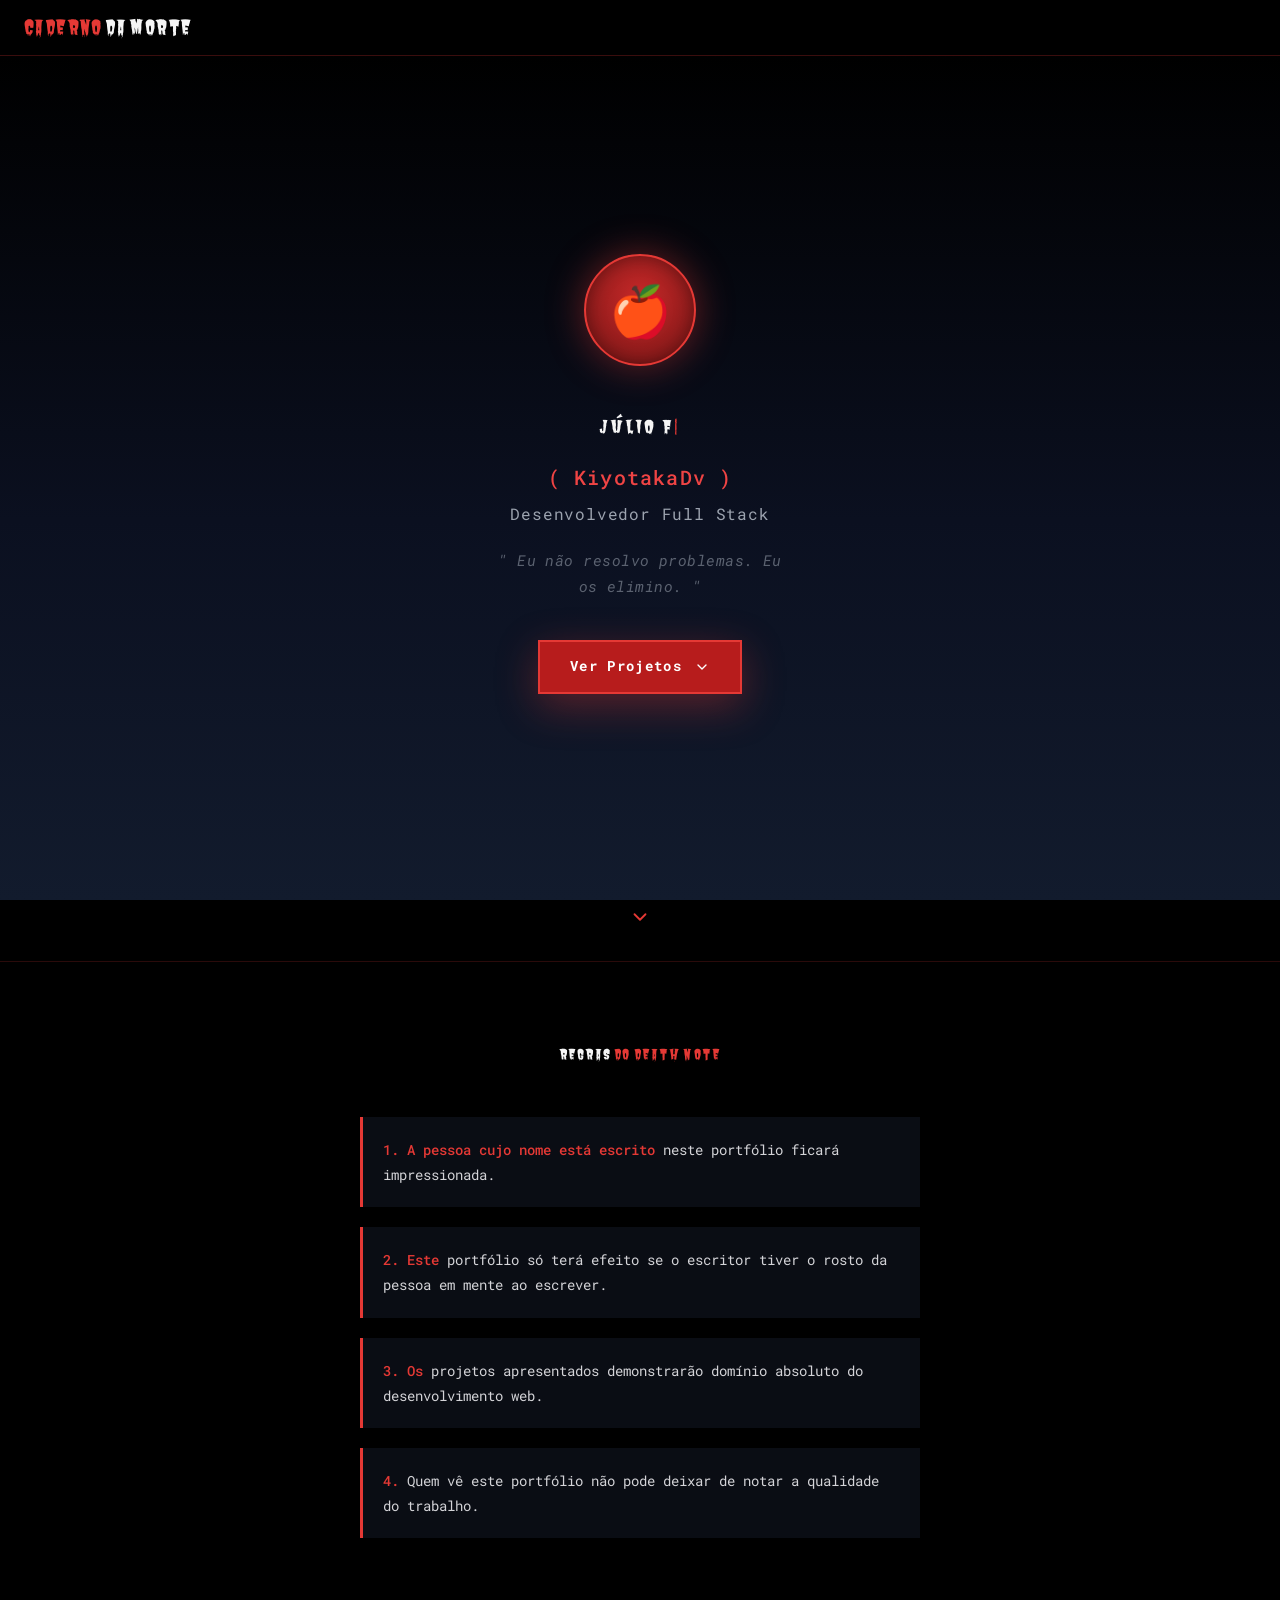
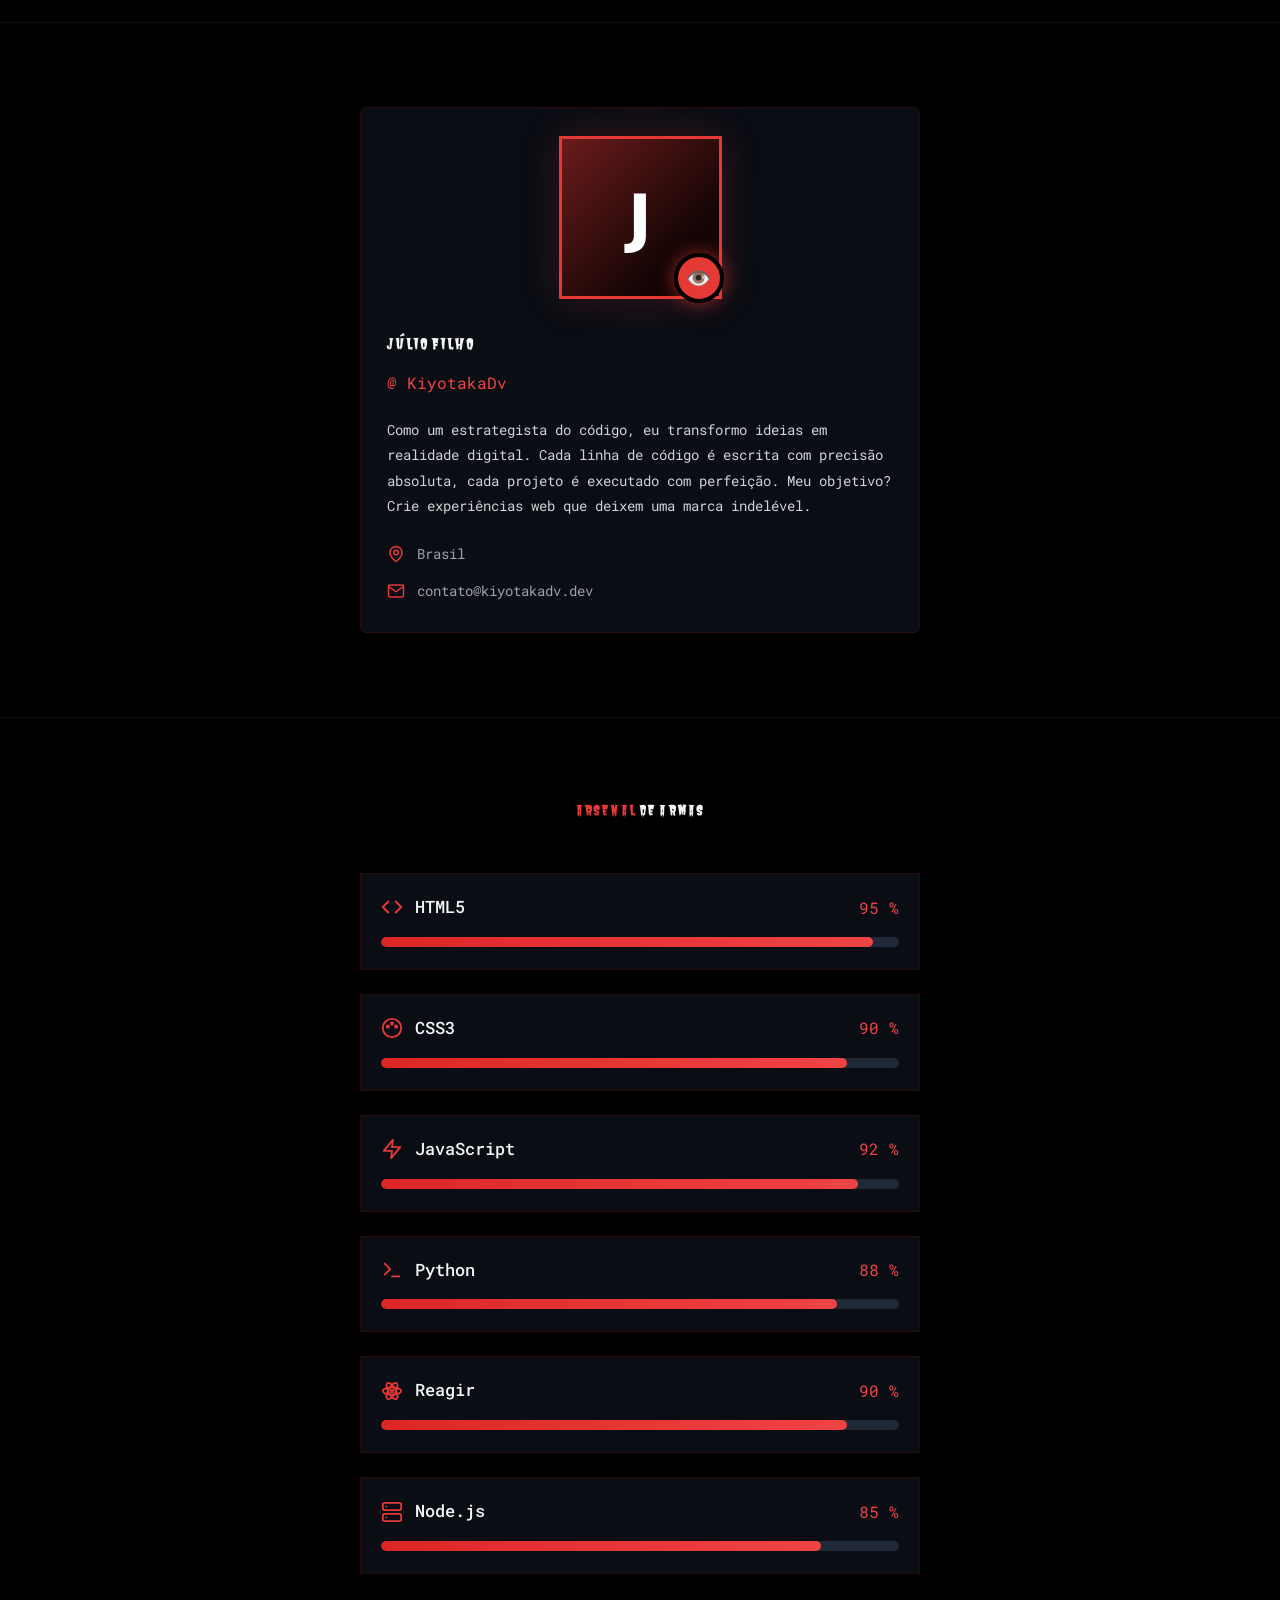
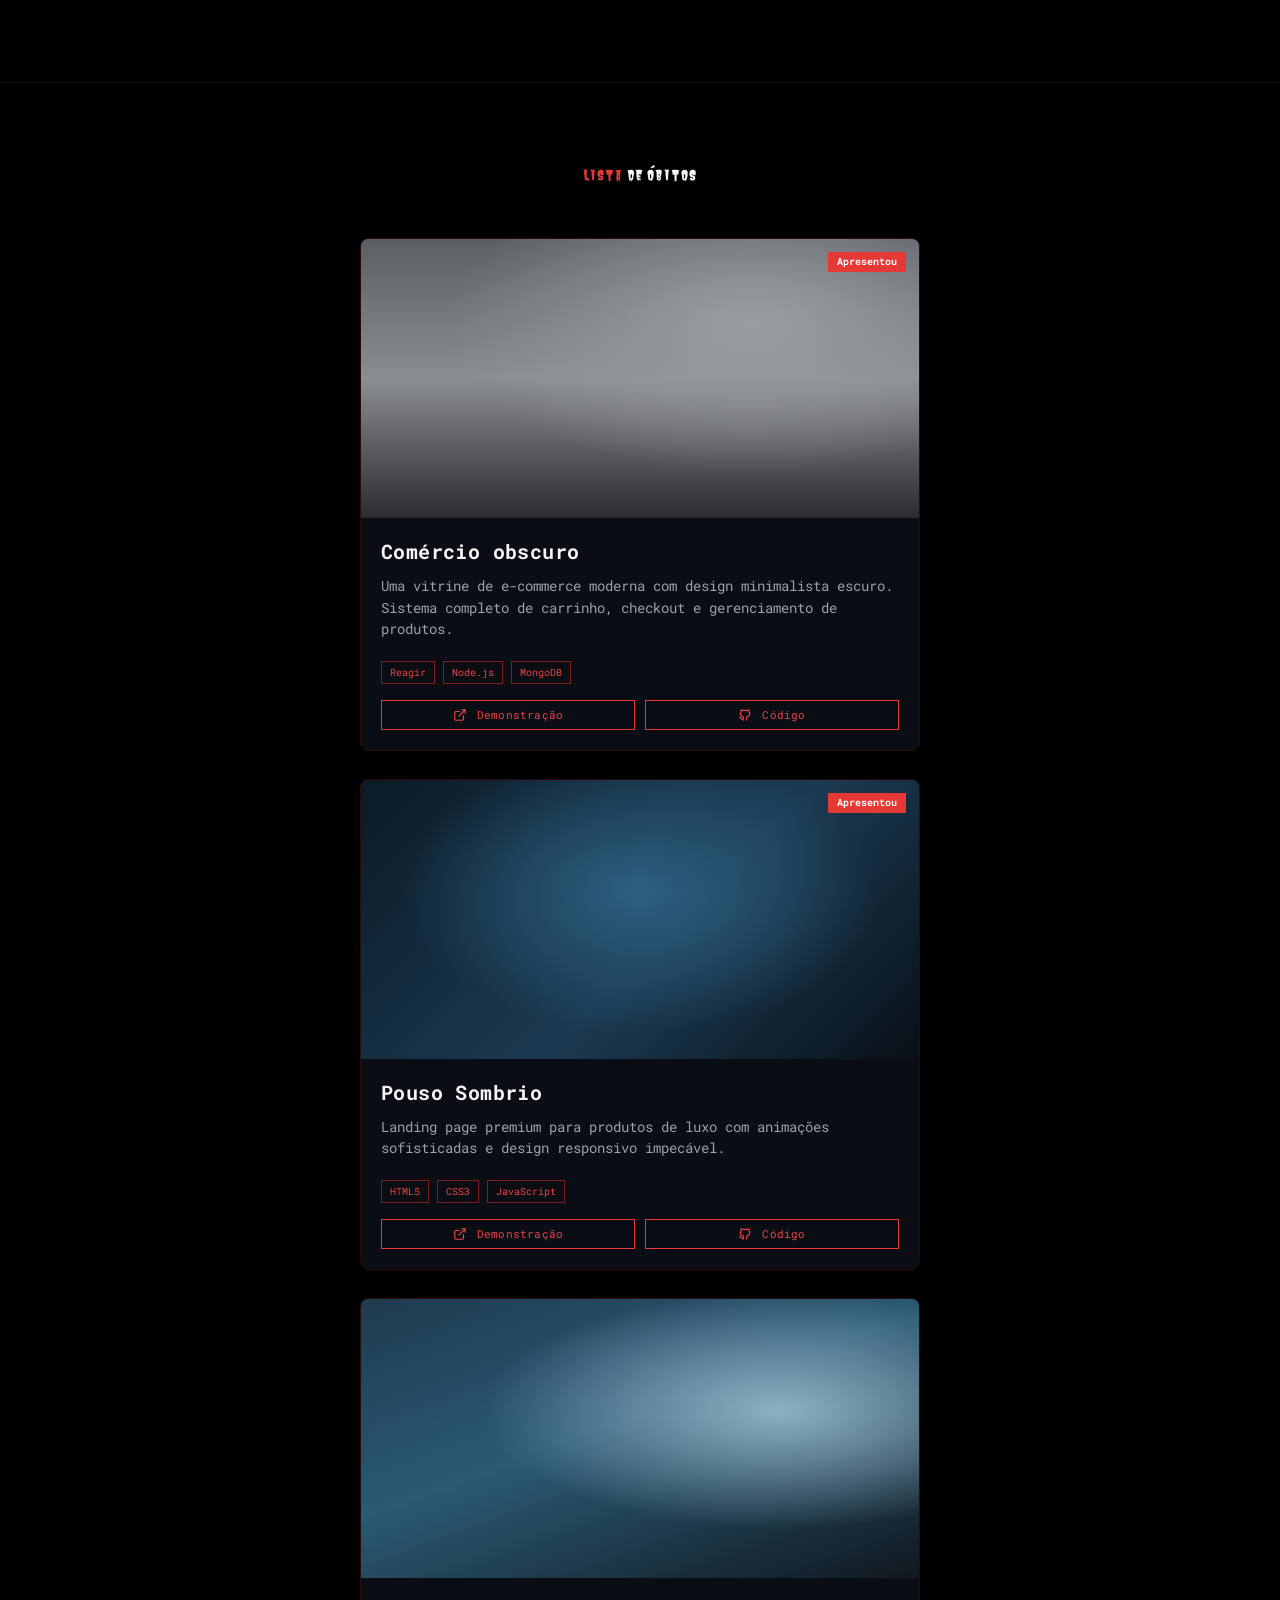
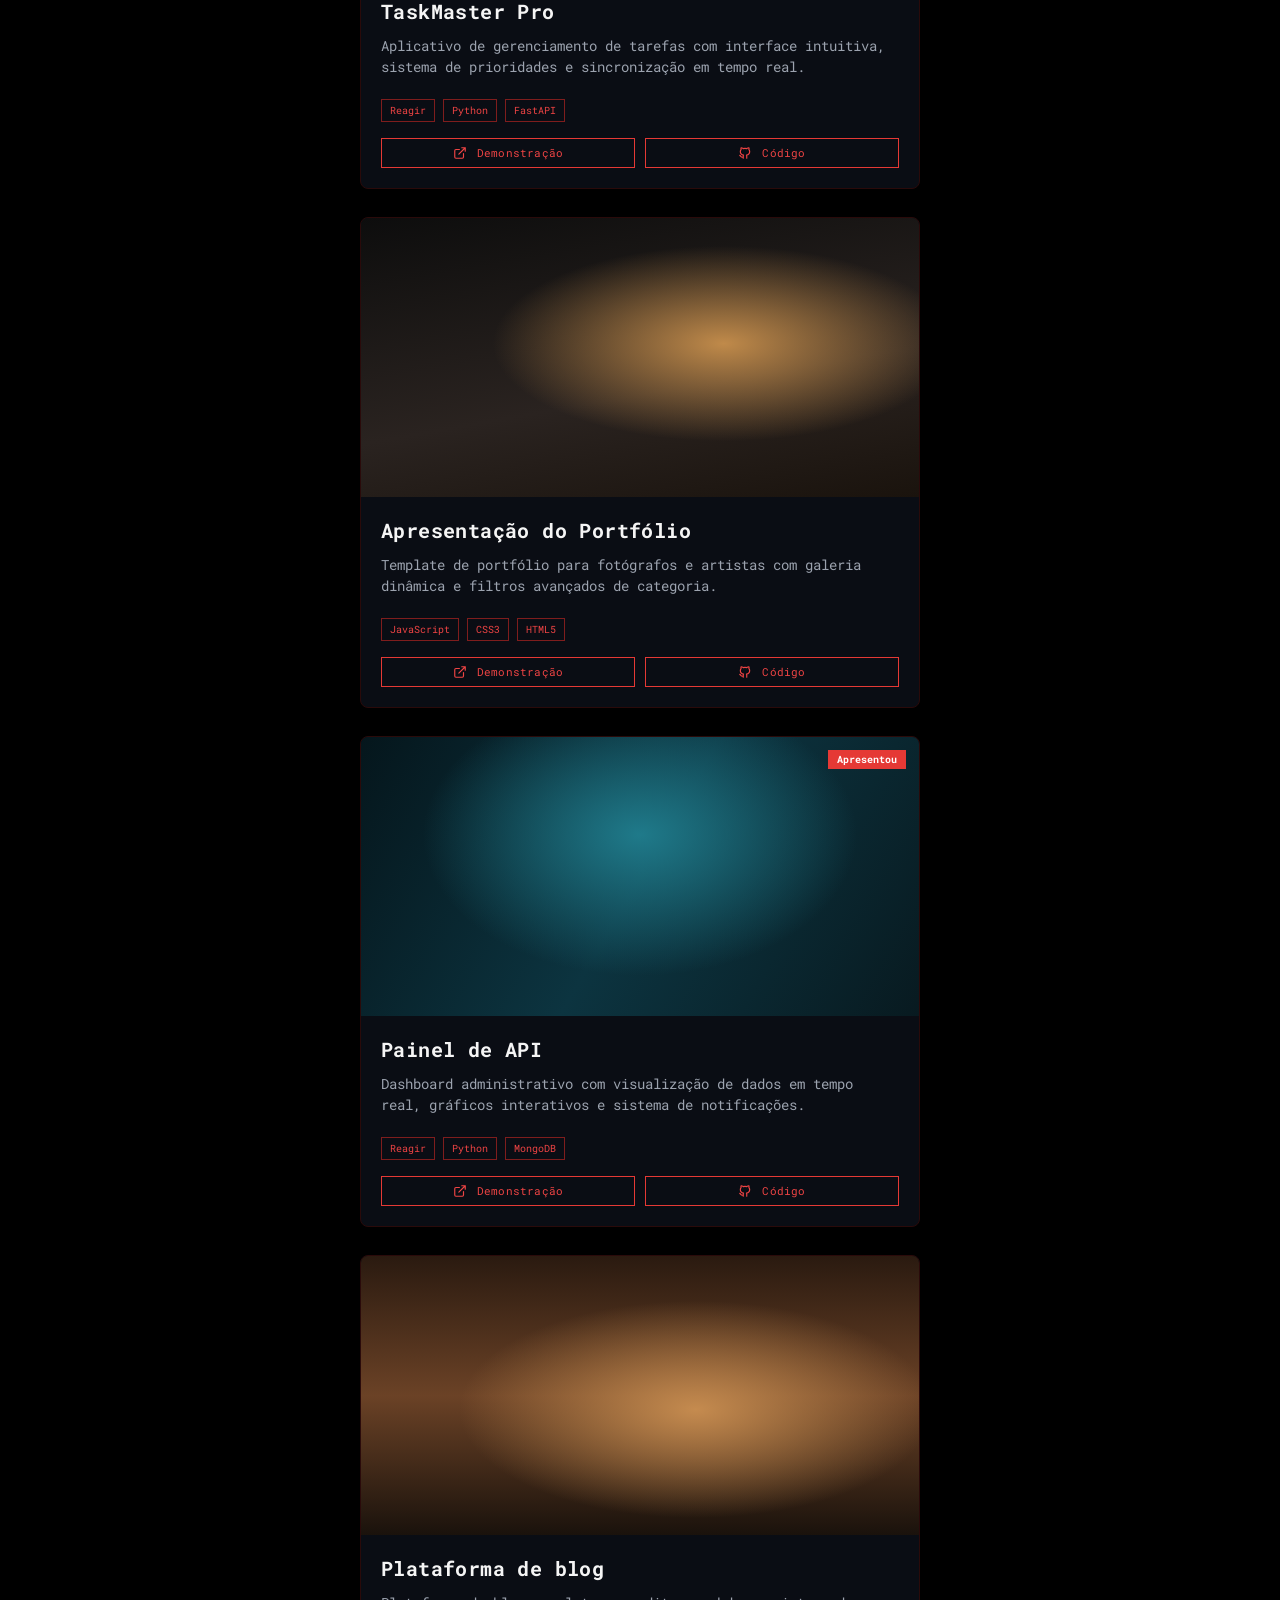
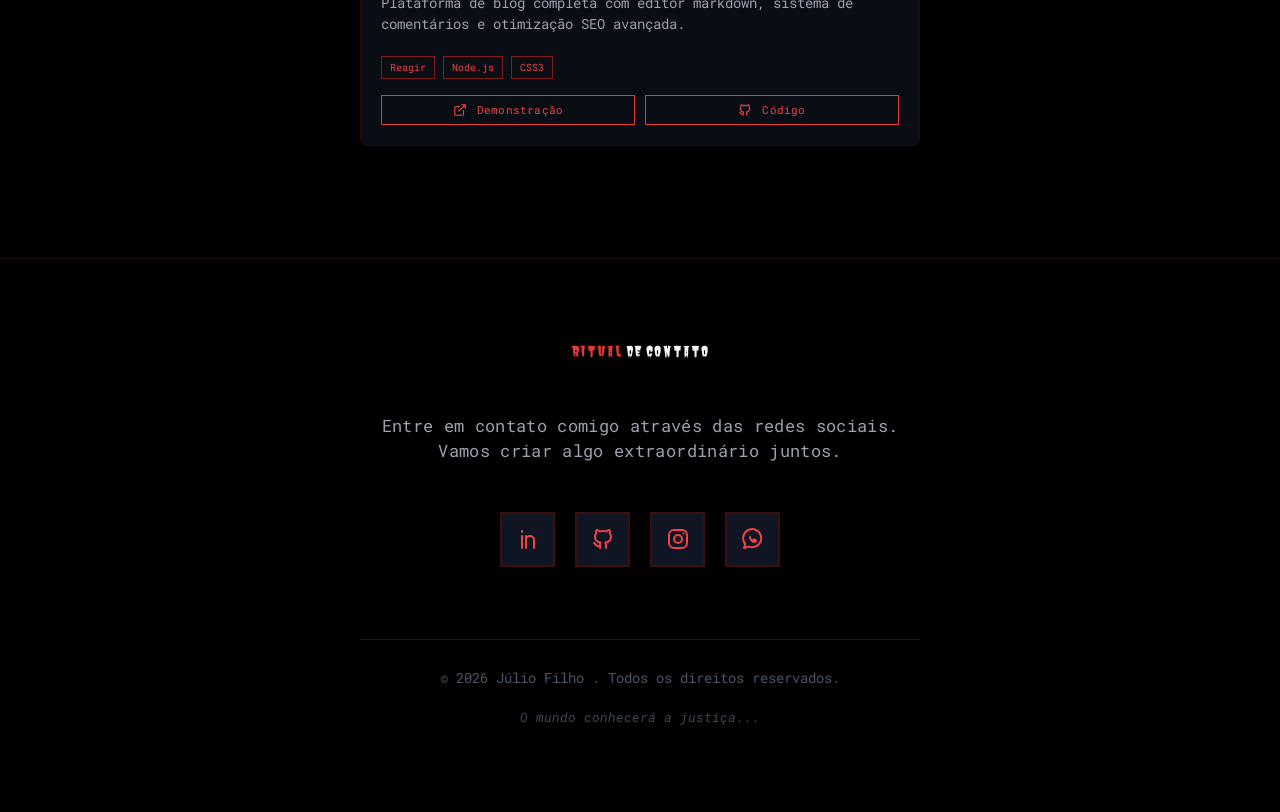
==== commit 09217c92: "update Portfólio Death Note - Júlio Filho.html" ====
--- a/Portfólio Death Note - Júlio Filho.html
+++ b/Portfólio Death Note - Júlio Filho.html
@@ -253,10 +253,18 @@
   <div class="wrap">
     <p class="ctext">Entre em contato comigo através das redes sociais. Vamos criar algo extraordinário juntos.</p>
     <div class="socials">
-      <a href="#" aria-label="LinkedIn"><svg class="i"><use href="#li"/></svg></a>
-      <a href="#" aria-label="GitHub"><svg class="i"><use href="#gh"/></svg></a>
-      <a href="#" aria-label="Instagram"><svg class="i"><use href="#ig"/></svg></a>
-      <a href="#" aria-label="WhatsApp"><svg class="i"><use href="#wa"/></svg></a>
+  <a href="https://www.linkedin.com/in/júlio-filho-santos-pereira-8246932b2?utm_source=share_via&utm_content=profile&utm_medium=member_android" aria-label="LinkedIn" target="_blank" rel="noopener noreferrer">
+    <svg class="i"><use href="#li"/></svg>
+  </a>
+  <a href="https://github.com/KyotakaDv" aria-label="GitHub" target="_blank" rel="noopener noreferrer">
+    <svg class="i"><use href="#gh"/></svg>
+  </a>
+  <a href="https://www.instagram.com/05dex.dev28?psln=MXJsdzVzMm1yMzk1dg==" aria-label="Instagram" target="_blank" rel="noopener noreferrer">
+    <svg class="i"><use href="#ig"/></svg>
+  </a>
+  <a href="https://wa.me/556381286259?text=Ol%C3%A1!%20Vim%20pelo%20seu%20portf%C3%B3lio." aria-label="WhatsApp" target="_blank" rel="noopener noreferrer">
+    <svg class="i"><use href="#wa"/></svg>
+  </a>
     </div>
     <footer class="foot">
       © 2026 Júlio Filho . Todos os direitos reservados.
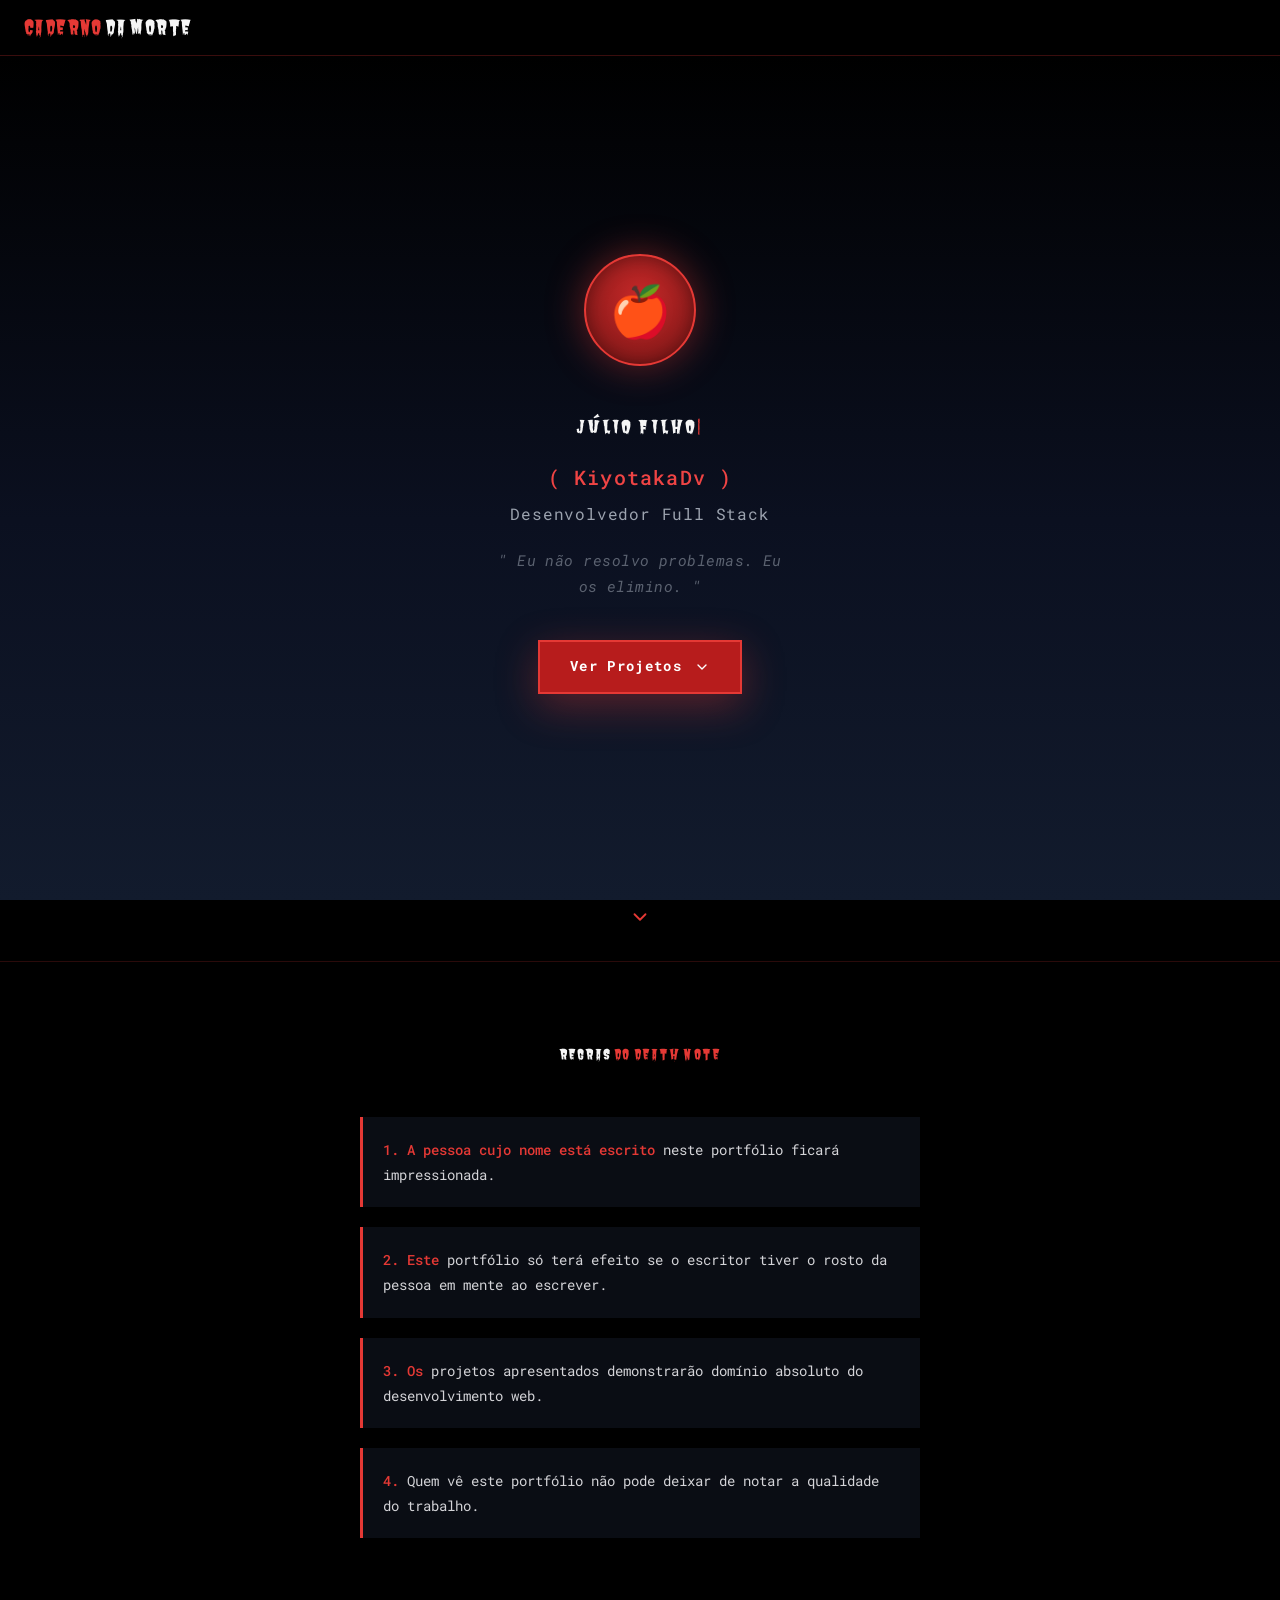
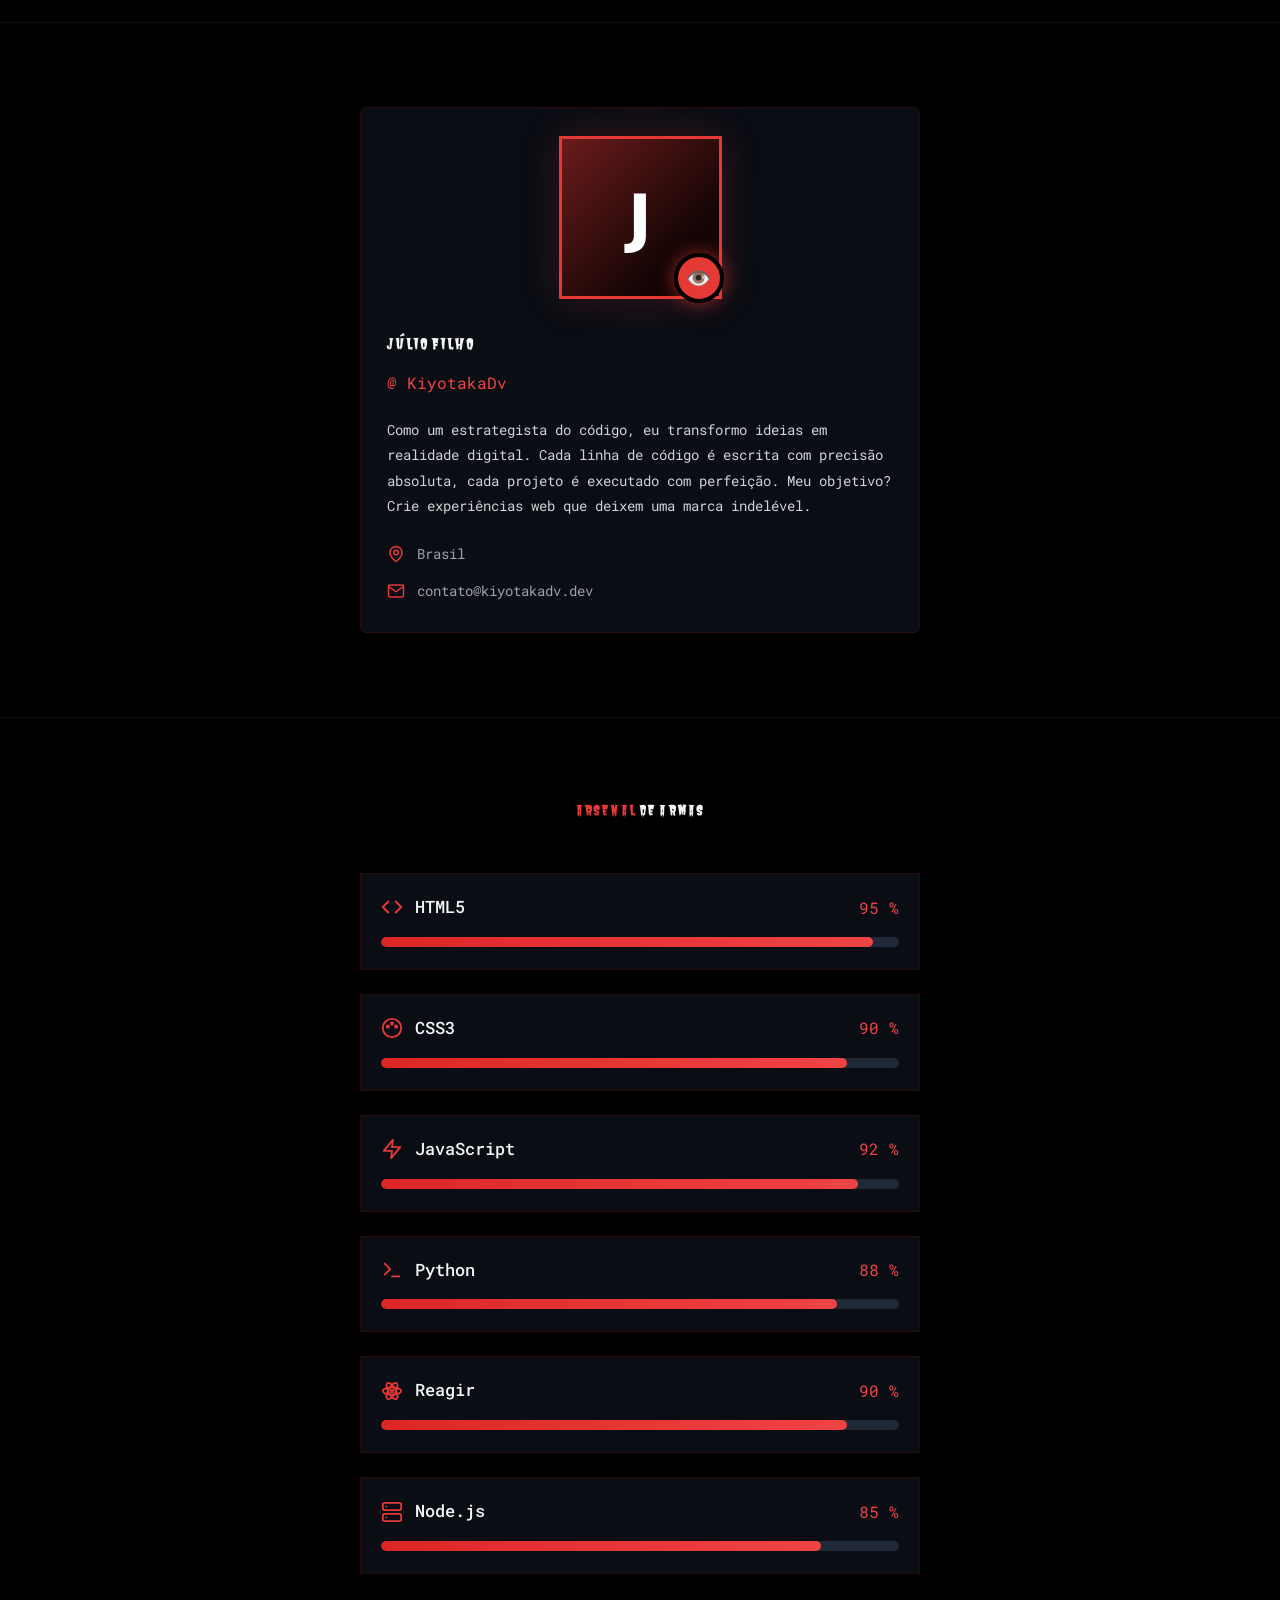
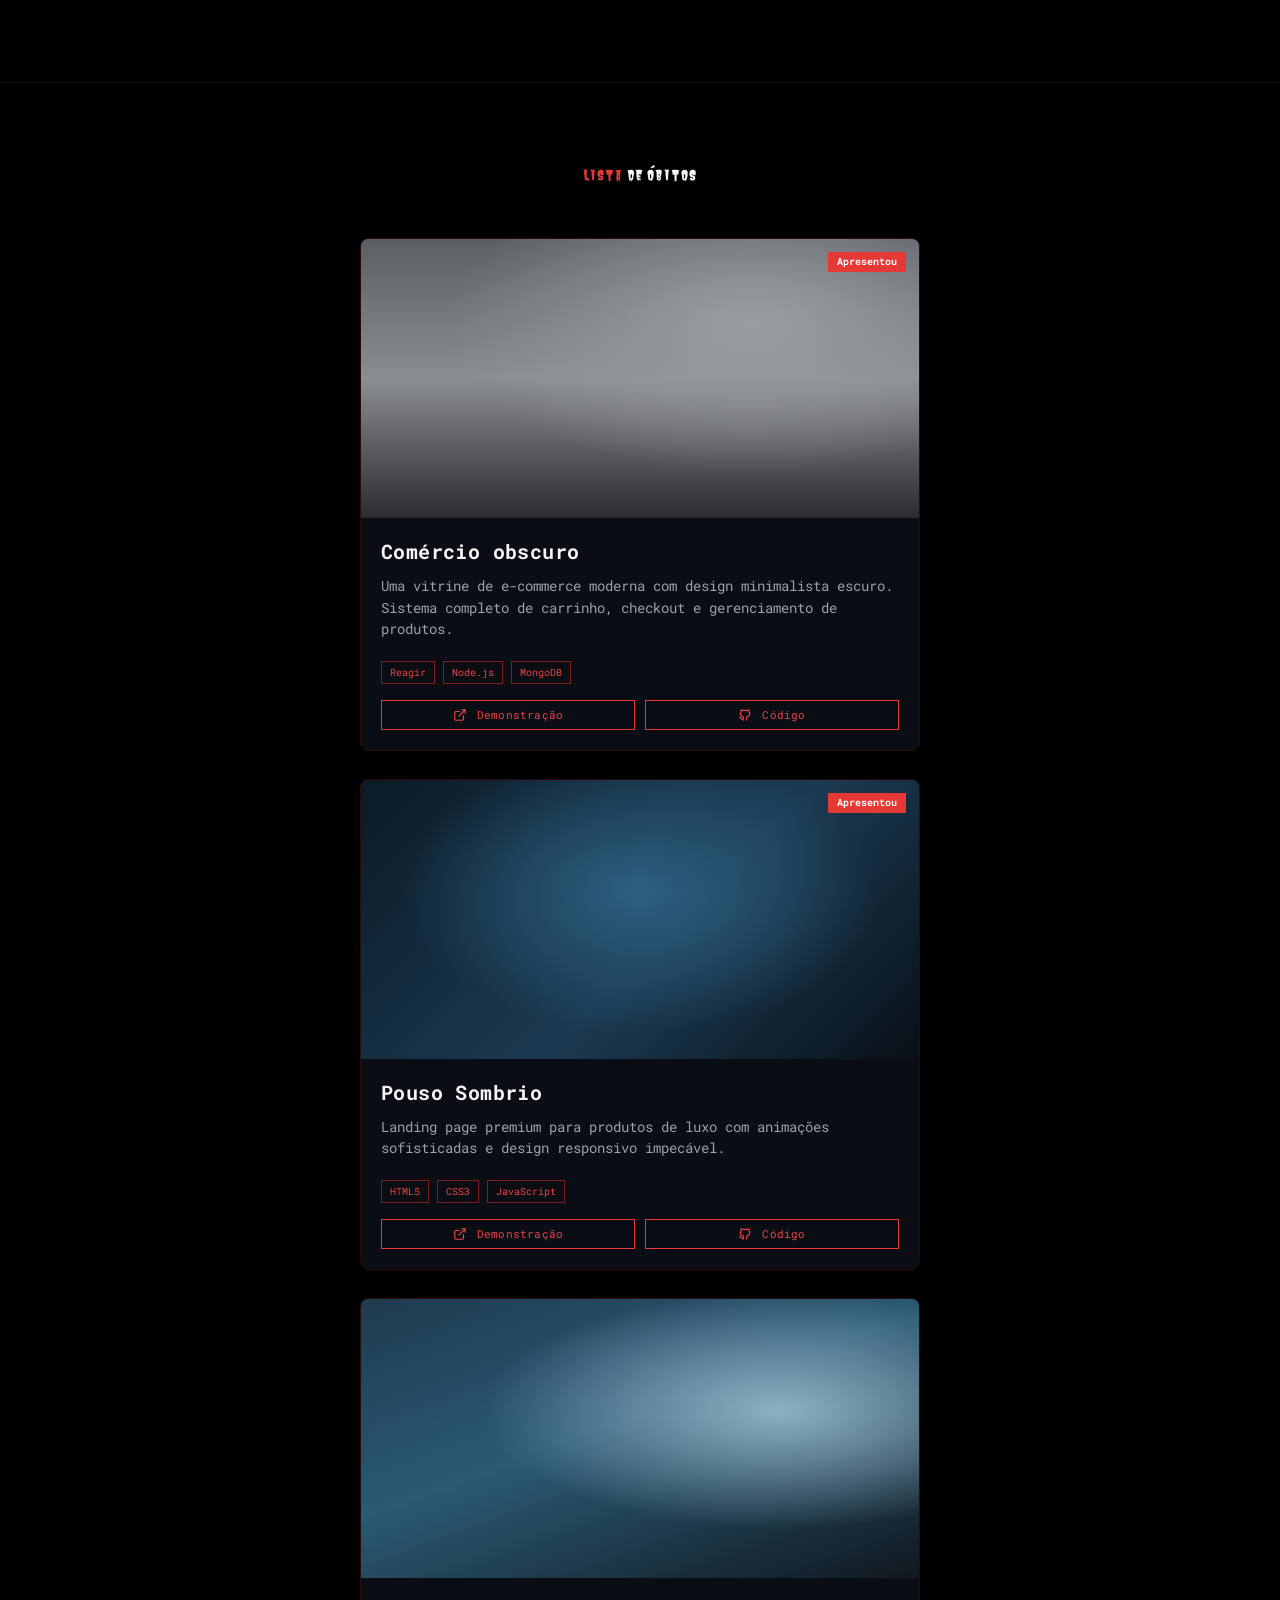
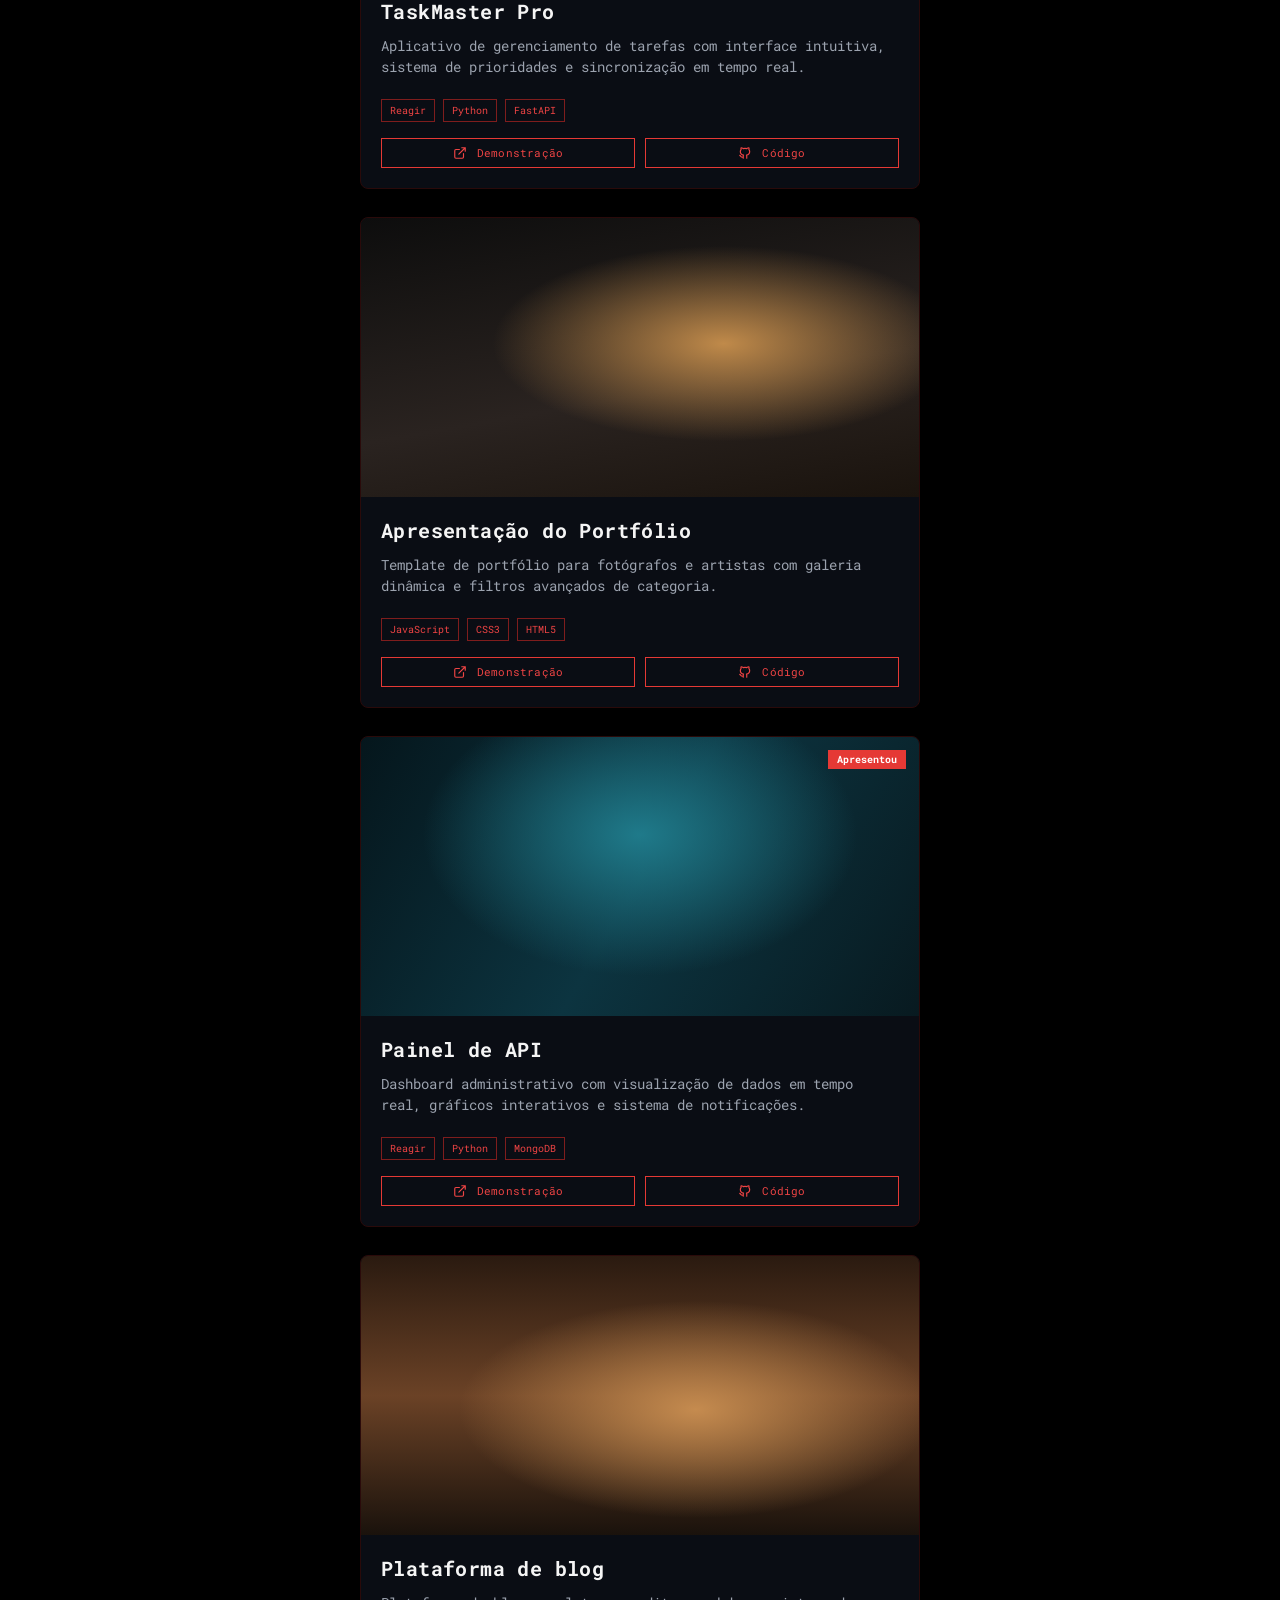
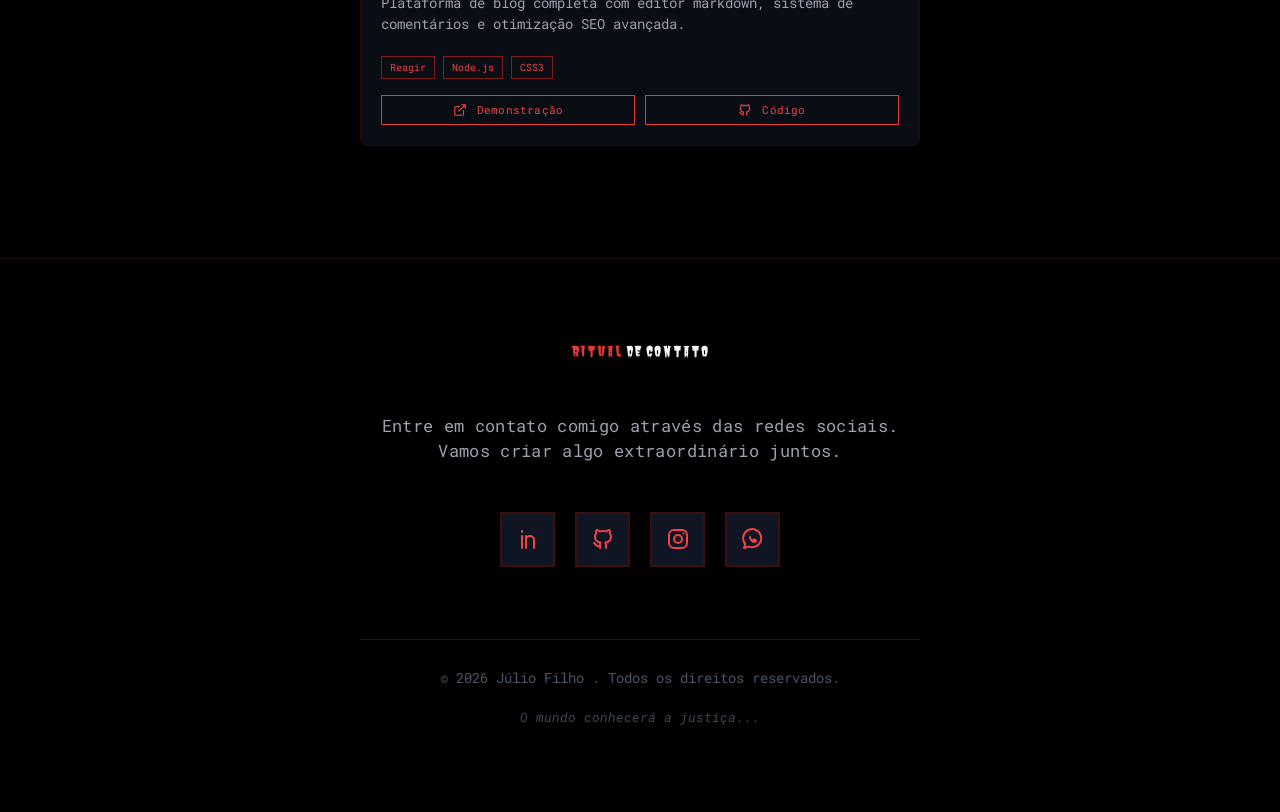
==== commit 0f739f86: "update Portfólio Death Note - Júlio Filho.html" ====
--- a/Portfólio Death Note - Júlio Filho.html
+++ b/Portfólio Death Note - Júlio Filho.html
@@ -262,7 +262,7 @@
   <a href="https://www.instagram.com/05dex.dev28?psln=MXJsdzVzMm1yMzk1dg==" aria-label="Instagram" target="_blank" rel="noopener noreferrer">
     <svg class="i"><use href="#ig"/></svg>
   </a>
-  <a href="https://wa.me/556381286259?text=Ol%C3%A1!%20Vim%20pelo%20seu%20portf%C3%B3lio." aria-label="WhatsApp" target="_blank" rel="noopener noreferrer">
+  <a href="https://wa.me/556381286259" aria-label="WhatsApp" target="_blank" rel="noopener noreferrer">
     <svg class="i"><use href="#wa"/></svg>
   </a>
     </div>
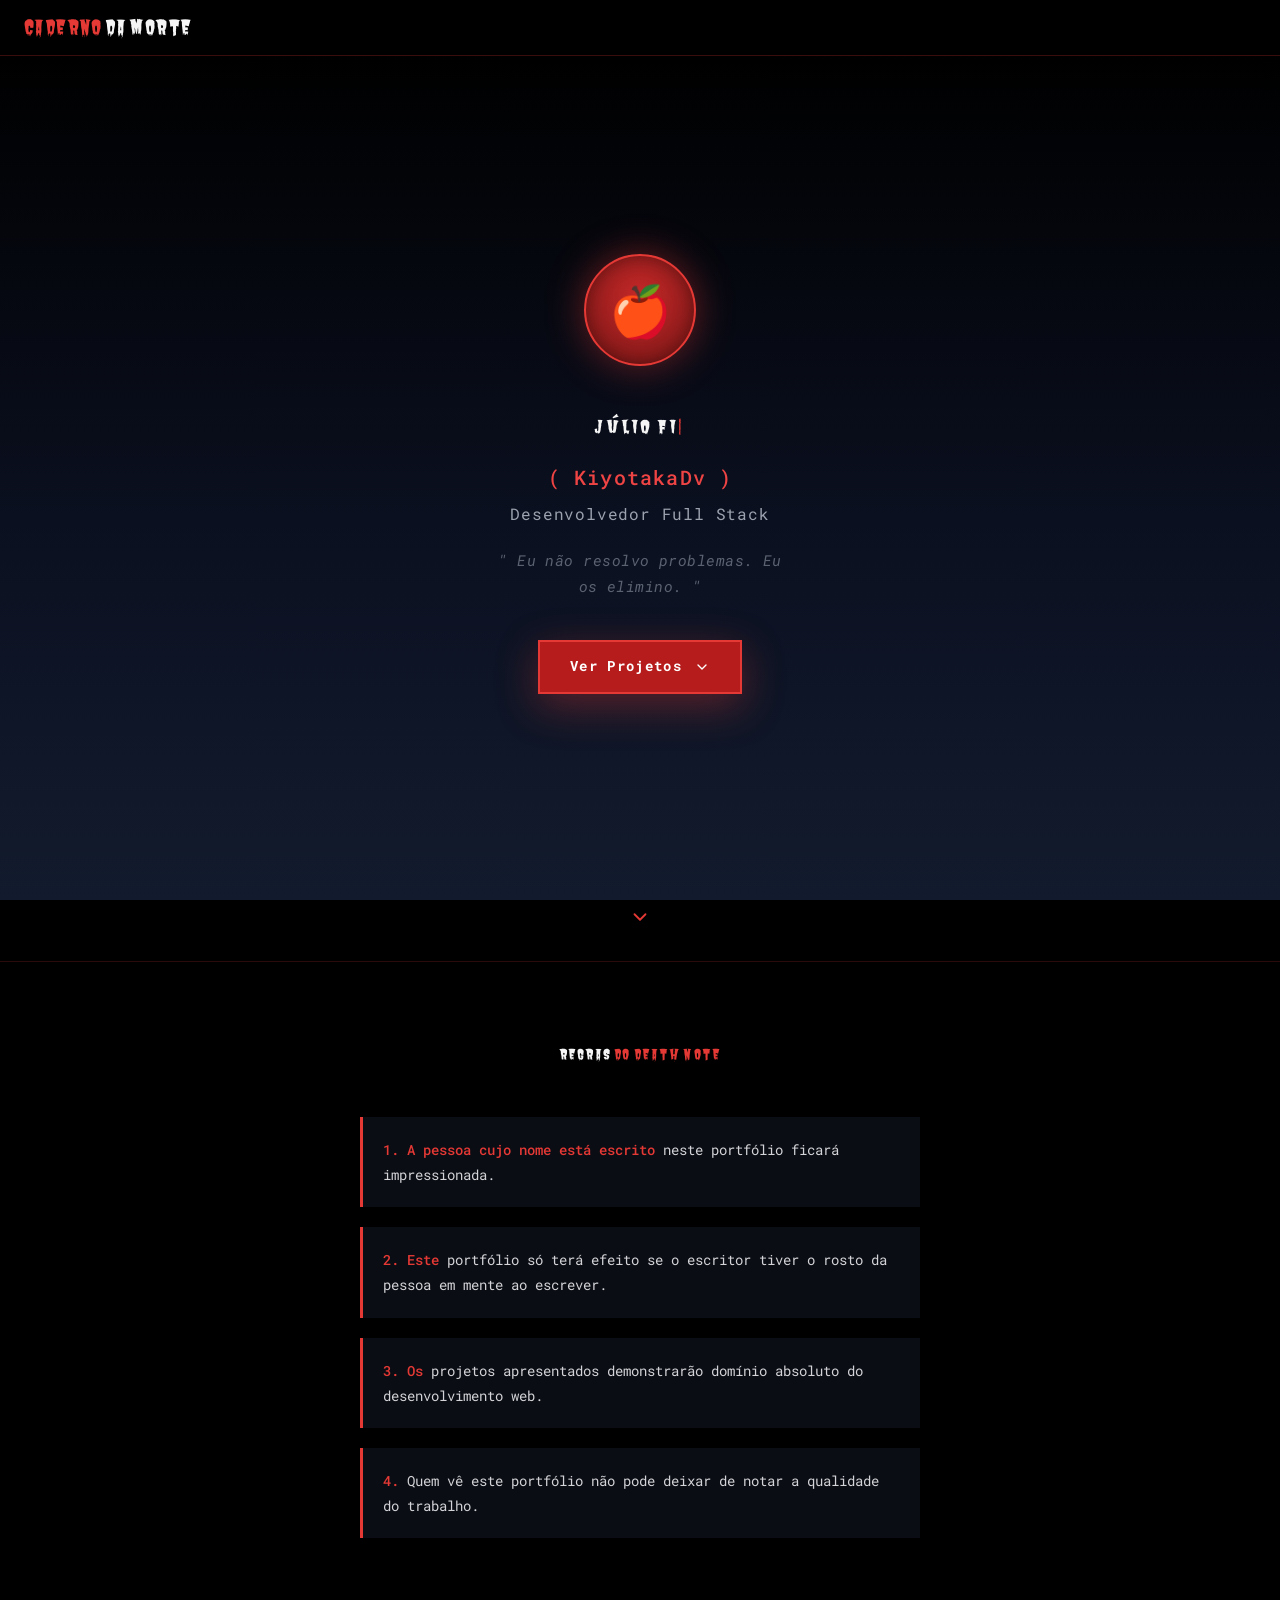
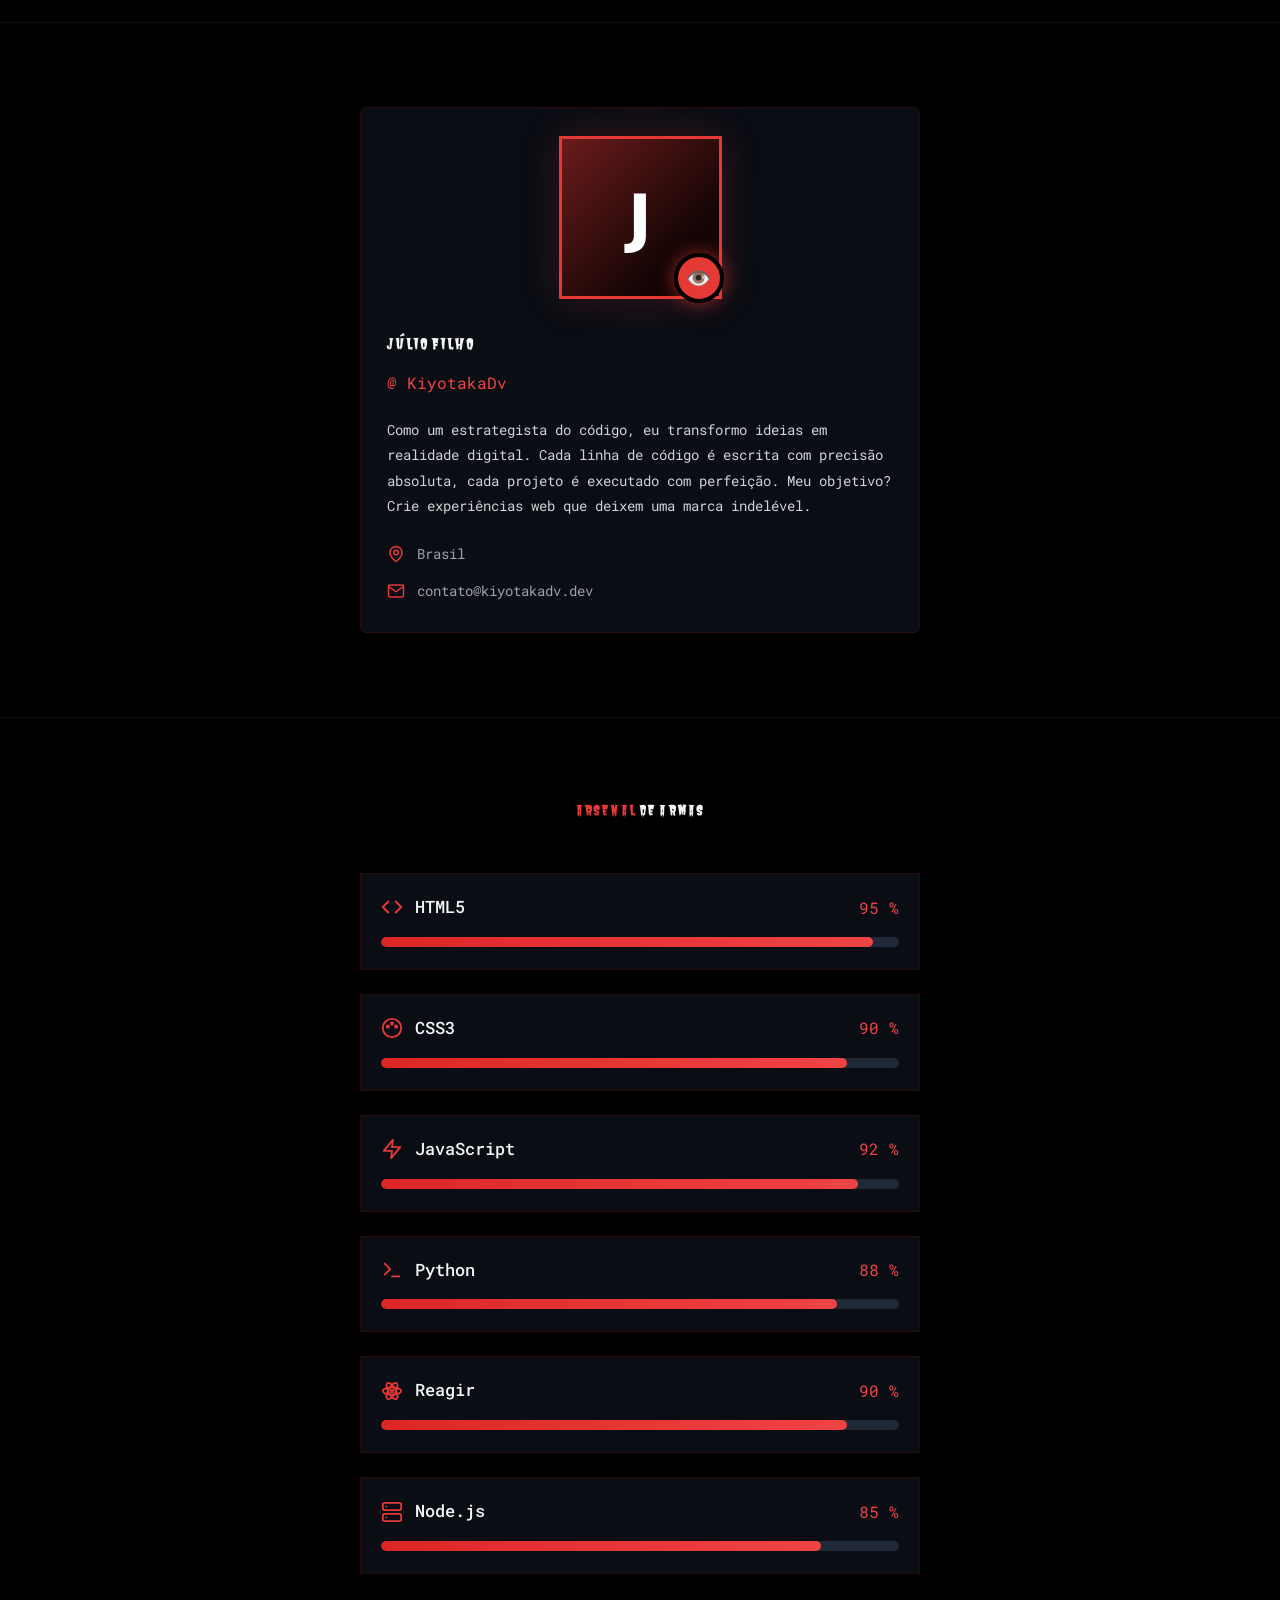
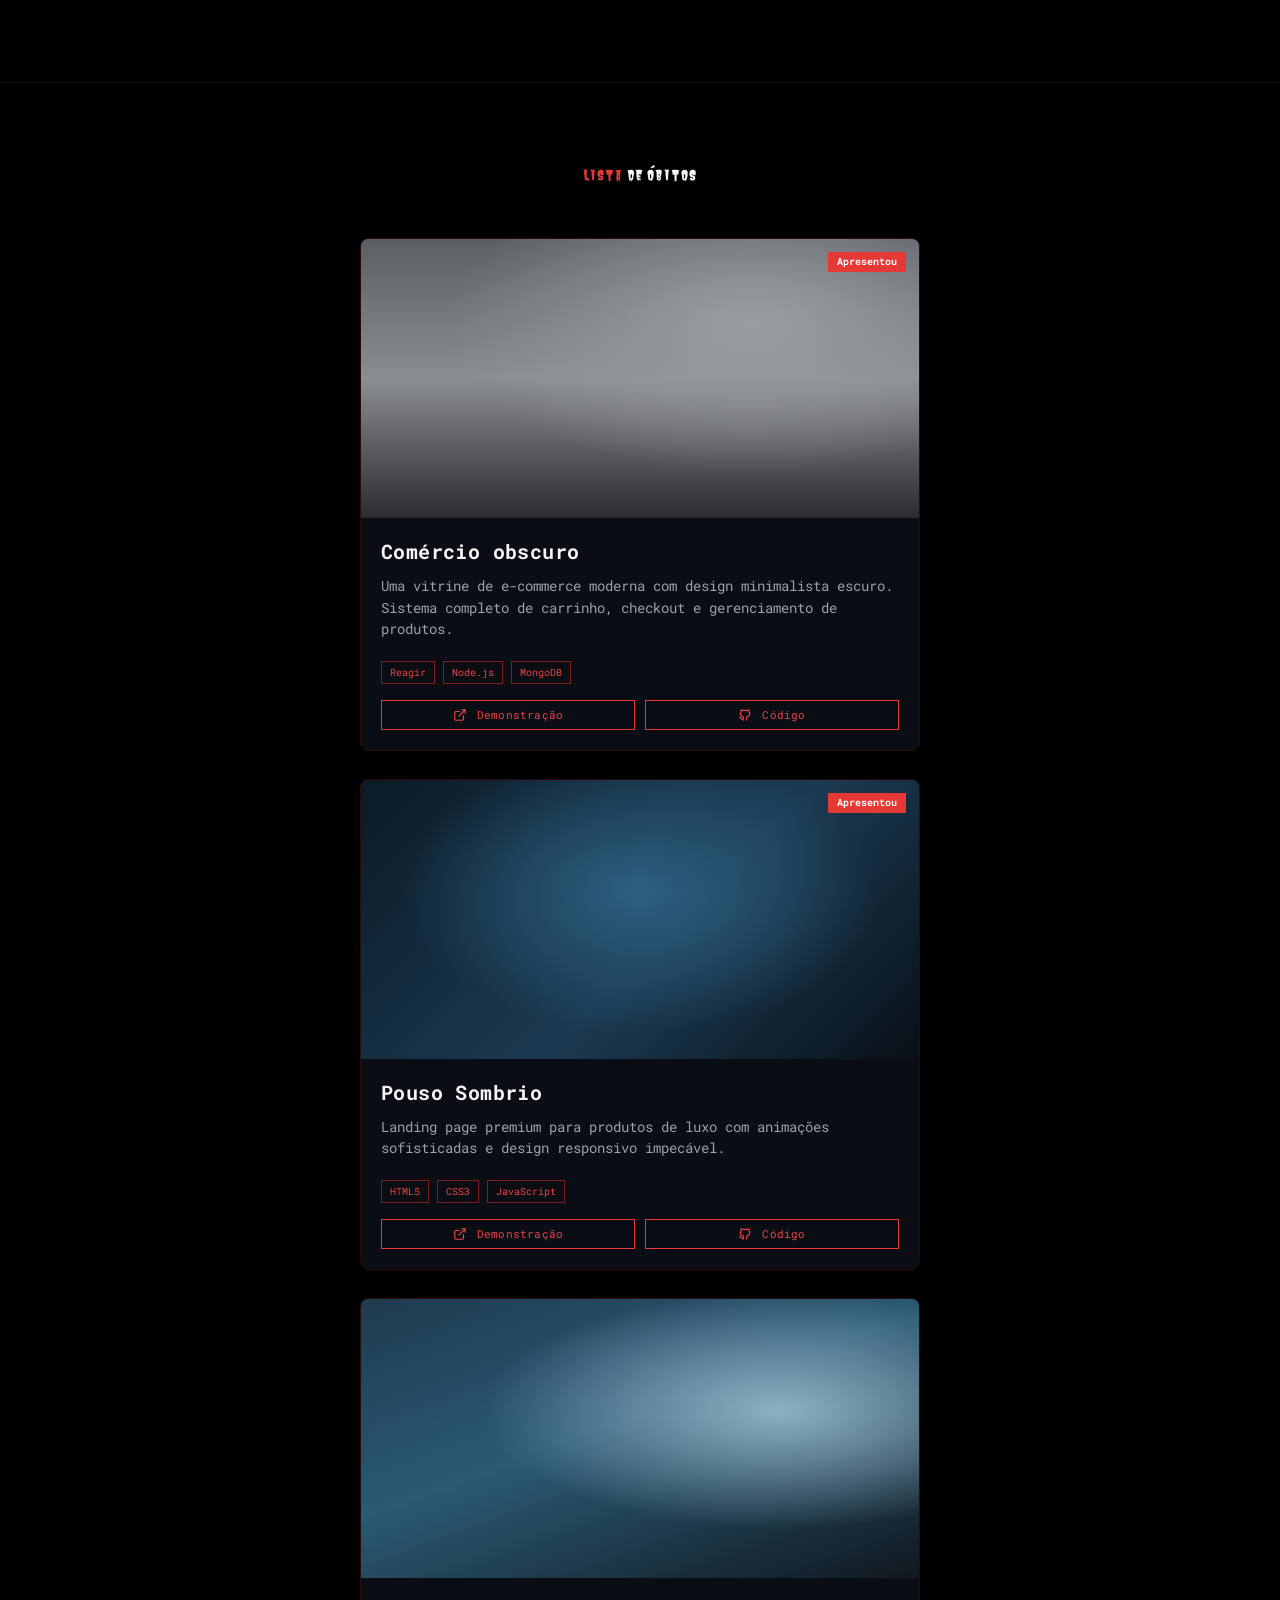
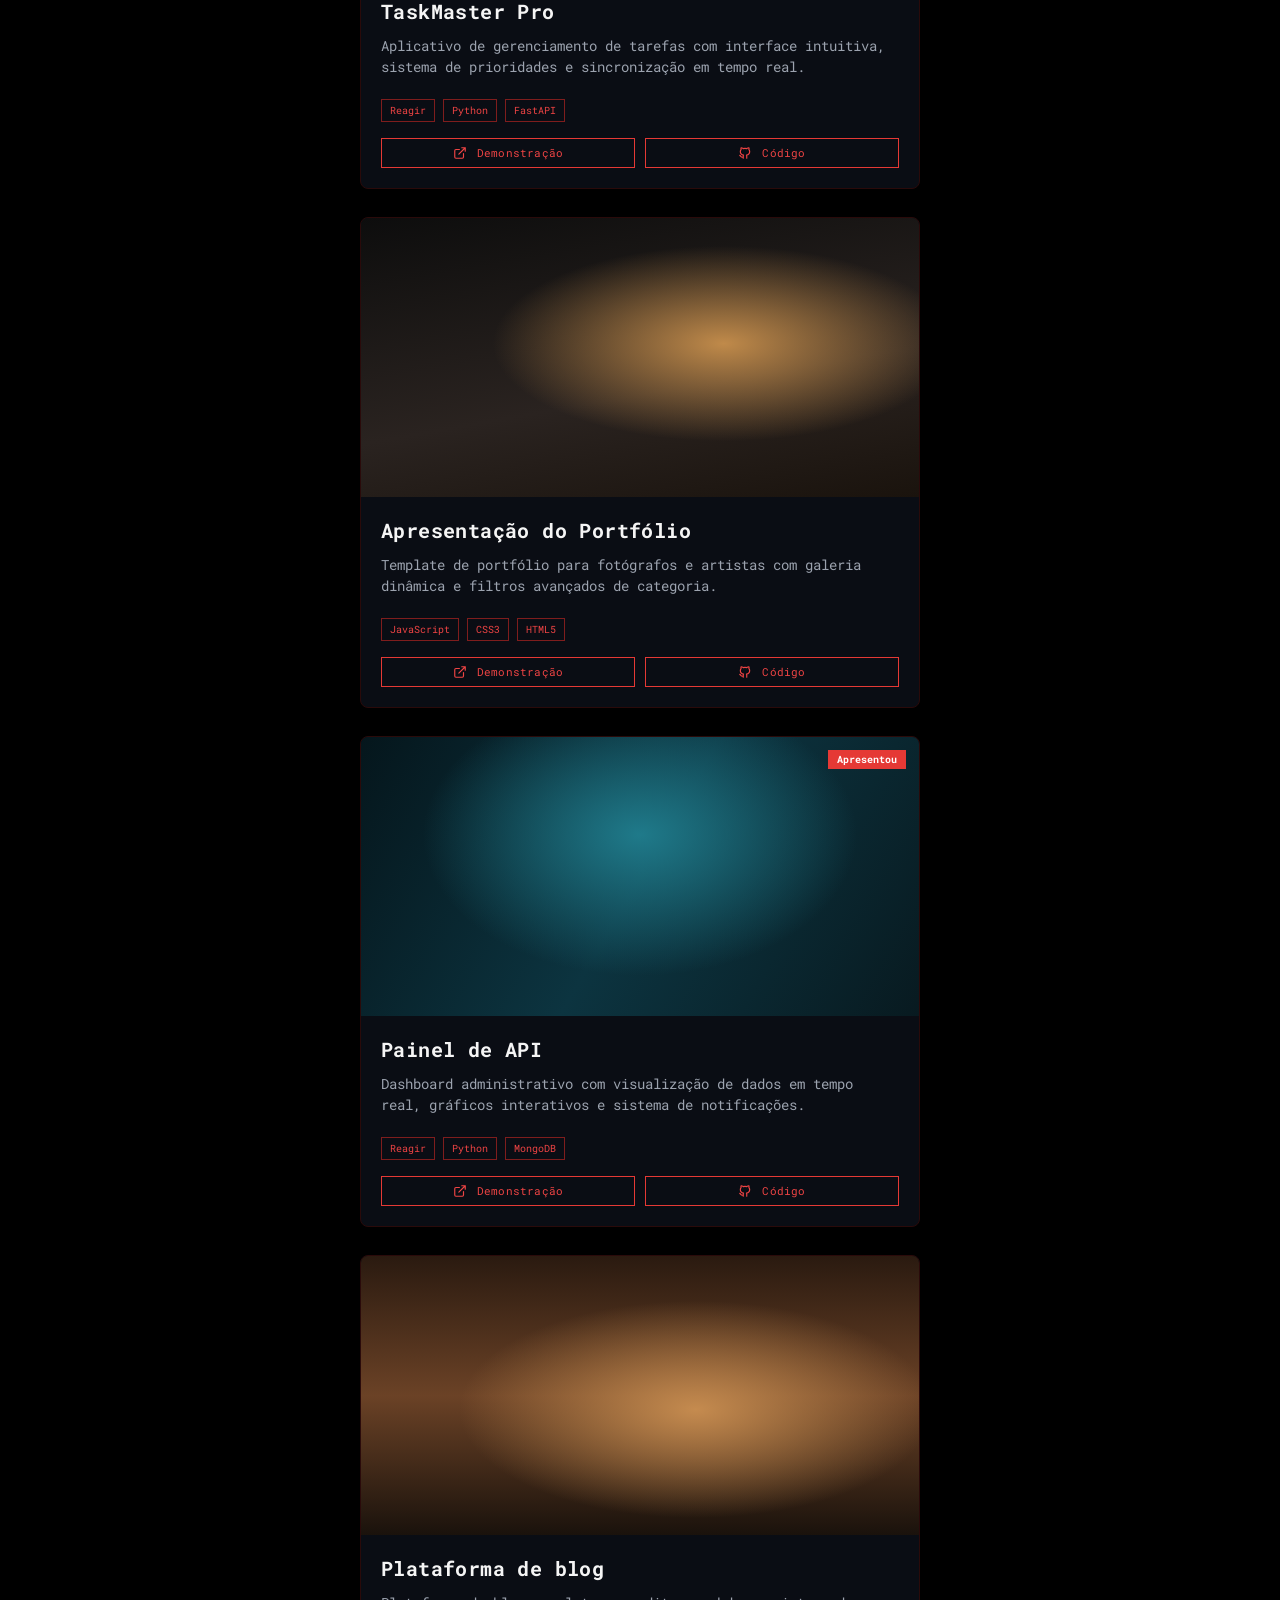
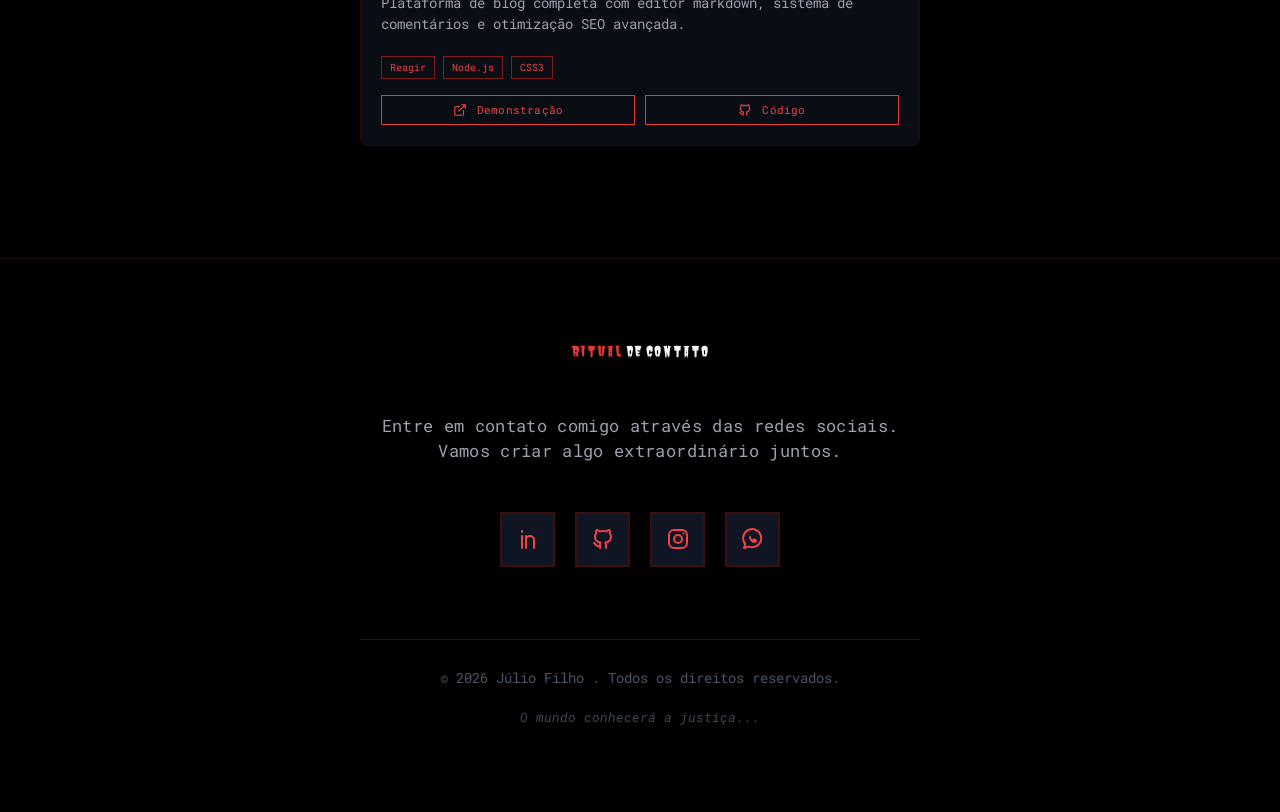
==== commit 4c61eb6b: "uptade whatsapp contact" ====
--- a/Portfólio Death Note - Júlio Filho.html
+++ b/Portfólio Death Note - Júlio Filho.html
@@ -262,7 +262,7 @@
   <a href="https://www.instagram.com/05dex.dev28?psln=MXJsdzVzMm1yMzk1dg==" aria-label="Instagram" target="_blank" rel="noopener noreferrer">
     <svg class="i"><use href="#ig"/></svg>
   </a>
-  <a href="https://wa.me/556381286259" aria-label="WhatsApp" target="_blank" rel="noopener noreferrer">
+  <a href="https://w.app/webdevelloper" aria-label="WhatsApp" target="_blank" rel="noopener noreferrer">
     <svg class="i"><use href="#wa"/></svg>
   </a>
     </div>
